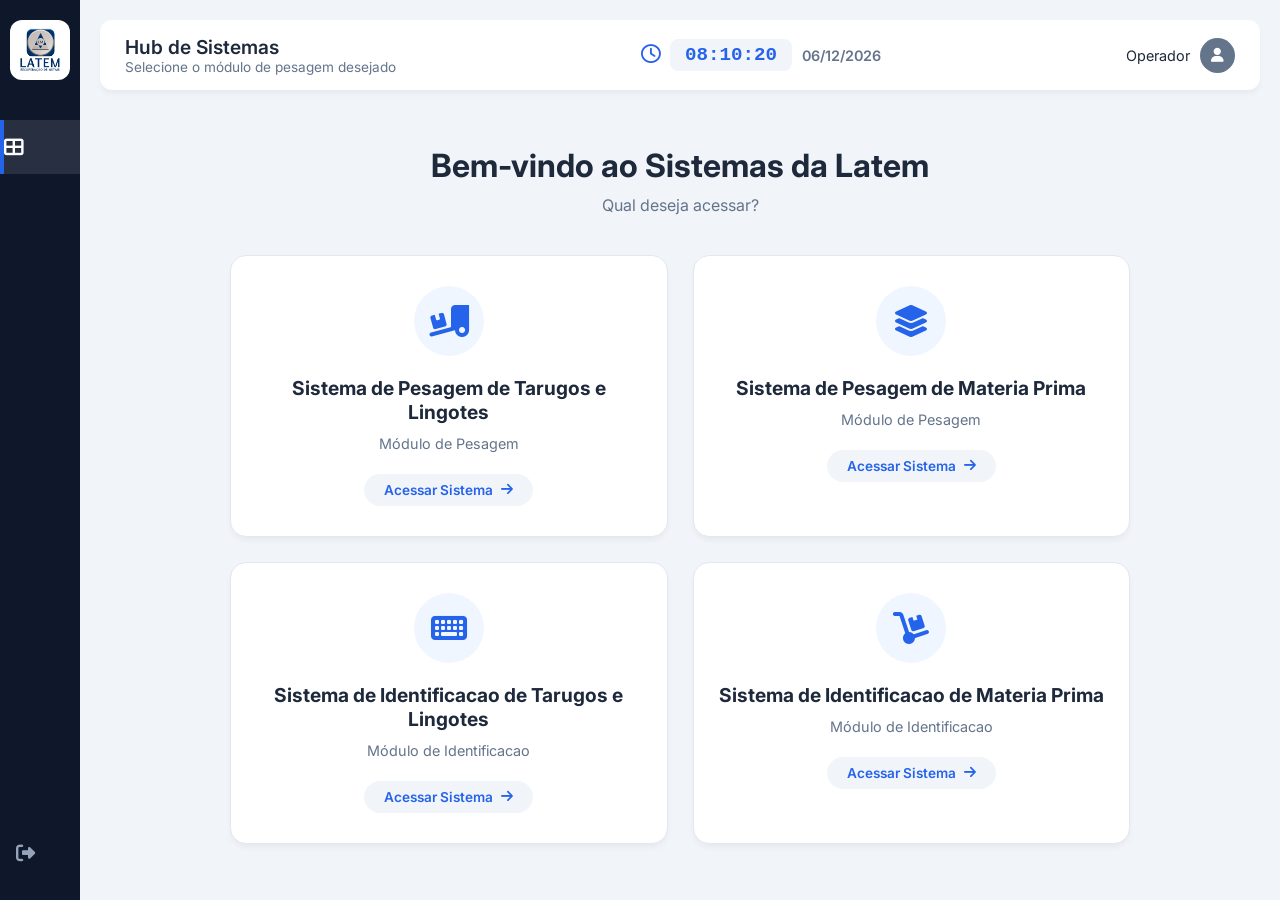
==== index.html @ 17885a83 "Publicação inicial dos sistemas de pesagem" ====
<!DOCTYPE html>
<html lang="pt-br">
<head>
    <meta charset="UTF-8">
    <meta name="viewport" content="width=device-width, initial-scale=1.0">
    <title>Latem - Hub de Sistemas</title>
    <link href="https://fonts.googleapis.com/css2?family=Inter:wght@300;400;600;700&display=swap" rel="stylesheet">
    <link rel="stylesheet" href="https://cdnjs.cloudflare.com/ajax/libs/font-awesome/6.4.0/css/all.min.css">
    
    <style>
        :root {
            --primary: #2563eb;
            --primary-dark: #1e40af;
            --secondary: #64748b;
            --bg-body: #f1f5f9;
            --bg-card: #ffffff;
            --text-main: #1e293b;
            --text-muted: #64748b;
            --danger: #ef4444;
            --success: #22c55e;
            --warning: #f59e0b;
            --display-bg: #0f172a;
            --display-text: #38bdf8;
        }

        * {
            box-sizing: border-box;
            margin: 0;
            padding: 0;
            font-family: 'Inter', sans-serif;
        }

        body {
            background-color: var(--bg-body);
            color: var(--text-main);
            height: 100vh;
            overflow: hidden;
            display: flex;
        }

        /* --- Sidebar --- */
        .sidebar {
            width: 80px;
            background-color: var(--display-bg);
            display: flex;
            flex-direction: column;
            align-items: center;
            padding-top: 20px;
            transition: width 0.3s;
            z-index: 10;
        }
        
        .sidebar:hover { width: 200px; }

        .logo-area {
            width: 60px;
            height: 60px;
            border-radius: 12px;
            display: flex;
            justify-content: center;
            align-items: center;
            margin-bottom: 40px;
            overflow: hidden;
            background: white;
            padding: 5px;
        }
        
        .logo-area img {
            width: 100%;
            height: 100%;
            object-fit: contain;
        }

        .nav-item {
            width: 100%;
            display: flex;
            align-items: center;
            padding: 15px 0;
            cursor: pointer;
            color: #94a3b8;
            transition: 0.2s;
            text-decoration: none;
        }

        .nav-item:hover, .nav-item.active {
            background-color: rgba(255,255,255,0.1);
            color: white;
            border-left: 4px solid var(--primary);
        }

        .nav-icon {
            width: 80px;
            text-align: center;
            font-size: 1.2rem;
        }

        .nav-text {
            white-space: nowrap;
            opacity: 0;
            transition: opacity 0.2s;
        }

        .sidebar:hover .nav-text { opacity: 1; }

        /* --- Main Content --- */
        .main-content {
            flex: 1;
            padding: 20px;
            display: flex;
            flex-direction: column;
            gap: 20px;
            height: 100vh;
            overflow-y: auto;
        }

        header {
            display: flex;
            justify-content: space-between;
            align-items: center;
            background: var(--bg-card);
            padding: 15px 25px;
            border-radius: 12px;
            box-shadow: 0 4px 6px -1px rgba(0, 0, 0, 0.05);
        }

        .header-left h1 {
            font-size: 1.2rem;
            color: var(--text-main);
            font-weight: 600;
        }
        
        .header-left p {
            font-size: 0.85rem;
            color: var(--secondary);
        }

        .header-center {
            font-size: 1.2rem;
            font-weight: 600;
            color: var(--text-main);
            display: flex;
            gap: 10px;
            align-items: center;
        }

        .clock-display {
            background: #f1f5f9;
            padding: 5px 15px;
            border-radius: 8px;
            font-family: 'Courier New', monospace;
            font-weight: 700;
            color: var(--primary);
        }

        .user-info { display: flex; align-items: center; gap: 10px; font-size: 0.9rem; }
        .user-avatar { width: 35px; height: 35px; background: var(--secondary); border-radius: 50%; display: flex; align-items: center; justify-content: center; color: white; }

        /* --- Dashboard Grid --- */
        .dashboard-wrapper {
            flex: 1;
            display: flex;
            flex-direction: column;
            justify-content: center;
            align-items: center;
            padding: 20px;
        }

        .dashboard-title {
            text-align: center;
            margin-bottom: 40px;
            color: var(--text-main);
        }

        .dashboard-title h2 { font-size: 2rem; font-weight: 700; margin-bottom: 10px; }
        .dashboard-title p { color: var(--secondary); font-size: 1rem; }

        .systems-grid {
            display: grid;
            grid-template-columns: repeat(2, 1fr);
            gap: 25px;
            max-width: 900px;
            width: 100%;
        }

        /* --- System Cards --- */
        .system-card {
            background: var(--bg-card);
            border-radius: 16px;
            padding: 30px 20px;
            box-shadow: 0 4px 6px -1px rgba(0, 0, 0, 0.05);
            border: 1px solid #e2e8f0;
            display: flex;
            flex-direction: column;
            align-items: center;
            text-align: center;
            text-decoration: none;
            transition: all 0.3s ease;
            position: relative;
            overflow: hidden;
        }

        .system-card::before {
            content: '';
            position: absolute;
            top: 0;
            left: 0;
            width: 100%;
            height: 4px;
            background: var(--primary);
            transform: scaleX(0);
            transition: transform 0.3s ease;
            transform-origin: left;
        }

        .system-card:hover {
            transform: translateY(-5px);
            box-shadow: 0 12px 20px -5px rgba(0, 0, 0, 0.1);
            border-color: #cbd5e1;
        }

        .system-card:hover::before { transform: scaleX(1); }

        .icon-wrapper {
            width: 70px;
            height: 70px;
            background: #eff6ff;
            color: var(--primary);
            border-radius: 50%;
            display: flex;
            align-items: center;
            justify-content: center;
            font-size: 2rem;
            margin-bottom: 20px;
            transition: 0.3s;
        }

        .system-card:hover .icon-wrapper {
            background: var(--primary);
            color: white;
        }

        .system-card h3 {
            font-size: 1.2rem;
            color: var(--text-main);
            margin-bottom: 10px;
            font-weight: 700;
        }

        .system-card p {
            font-size: 0.9rem;
            color: var(--secondary);
            margin-bottom: 20px;
            line-height: 1.4;
        }

        .btn-access {
            background: var(--bg-body);
            color: var(--primary);
            padding: 8px 20px;
            border-radius: 20px;
            font-weight: 600;
            font-size: 0.85rem;
            display: flex;
            align-items: center;
            gap: 8px;
            transition: 0.2s;
        }

        .system-card:hover .btn-access {
            background: var(--primary);
            color: white;
        }

        @media (max-width: 768px) {
            .systems-grid { grid-template-columns: 1fr; }
            .sidebar { display: none; }
        }
    </style>
</head>
<body>

    <nav class="sidebar">
        <div class="logo-area">
            <img src="photos/logo-latem.png" alt="Logo" onerror="this.style.display='none'">
        </div>
        
        <a href="#" class="nav-item active">
            <div class="nav-icon"><i class="fa-solid fa-table-cells-large"></i></div>
            <span class="nav-text">Painel Principal</span>
        </a>

        <div style="margin-top: auto; width: 100%; margin-bottom: 20px;">
            <a href="#" class="nav-item">
                <div class="nav-icon"><i class="fa-solid fa-right-from-bracket"></i></div>
                <span class="nav-text">Sair</span>
            </a>
        </div>
    </nav>

    <main class="main-content">
        
        <header>
            <div class="header-left">
                <h1>Hub de Sistemas</h1>
                <p>Selecione o módulo de pesagem desejado</p>
            </div>

            <div class="header-center">
                <i class="fa-regular fa-clock" style="color: var(--primary);"></i>
                <div class="clock-display" id="clock">00:00:00</div>
                <div style="font-size: 0.9rem; color: var(--secondary);" id="date">01/01/2024</div>
            </div>

            <div class="user-info">
                <span id="userNameDisplay">Operador</span>
                <div class="user-avatar"><i class="fa-solid fa-user"></i></div>
            </div>
        </header>

        <div class="dashboard-wrapper">
            <div class="dashboard-title">
                <h2>Bem-vindo ao Sistemas da Latem</h2>
                <p>Qual deseja acessar?</p>
            </div>

            <div class="systems-grid">
                
                <a href="./sistema_pesagem_tl/index.html" class="system-card">
                    <div class="icon-wrapper"><i class="fa-solid fa-truck-ramp-box"></i></div>
                    <h3>Sistema de Pesagem de Tarugos e Lingotes</h3>
                    <p>Módulo de Pesagem</p>
                    <span class="btn-access">Acessar Sistema <i class="fa-solid fa-arrow-right"></i></span>
                </a>

                <a href="./sistema_pesagem_mp/index.html" class="system-card">
                    <div class="icon-wrapper"><i class="fa-solid fa-layer-group"></i></div>
                    <h3>Sistema de Pesagem de Materia Prima</h3>
                    <p>Módulo de Pesagem</p>
                    <span class="btn-access">Acessar Sistema <i class="fa-solid fa-arrow-right"></i></span>
                </a>

                <a href="./sistema_identificacao_tl/index.html" class="system-card">
                    <div class="icon-wrapper"><i class="fa-solid fa-keyboard"></i></div>
                    <h3>Sistema de Identificacao de Tarugos e Lingotes</h3>
                    <p>Módulo de Identificacao</p>
                    <span class="btn-access">Acessar Sistema <i class="fa-solid fa-arrow-right"></i></span>
                </a>

                <a href="./sistema_identificacao_mp/index.html" class="system-card">
                    <div class="icon-wrapper"><i class="fa-solid fa-dolly"></i></div>
                    <h3>Sistema de Identificacao de Materia Prima</h3>
                    <p>Módulo de Identificacao</p>
                    <span class="btn-access">Acessar Sistema <i class="fa-solid fa-arrow-right"></i></span>
                </a>

            </div>
        </div>

    </main>

    <script>
        // --- RELÓGIO E DATA ---
        function updateClock() {
            const now = new Date();
            document.getElementById('clock').innerText = now.toLocaleTimeString('pt-BR');
            document.getElementById('date').innerText = now.toLocaleDateString('pt-BR');
        }
        setInterval(updateClock, 1000);
        updateClock();

        // --- PUXA O USUÁRIO DO LOCALSTORAGE (Mesma lógica do seu sistema) ---
        window.onload = () => {
            const user = localStorage.getItem('latem_user');
            if(user) {
                document.getElementById('userNameDisplay').innerText = user;
            }
        };
    </script>
</body>
</html>
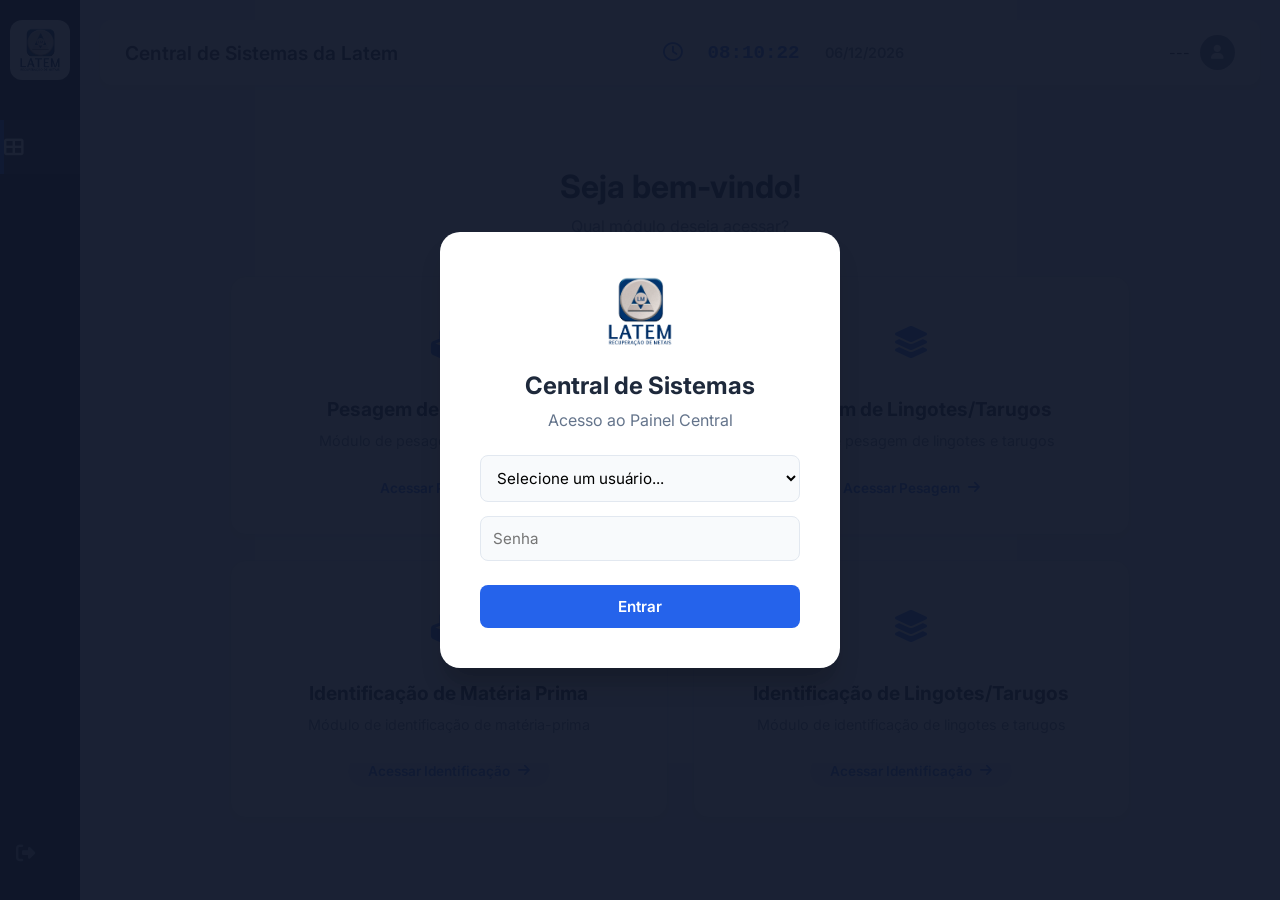
==== commit 52ae49f0: "Subindo os 4 sistemas e o Hub" ====
--- a/index.html
+++ b/index.html
@@ -3,7 +3,8 @@
 <head>
     <meta charset="UTF-8">
     <meta name="viewport" content="width=device-width, initial-scale=1.0">
-    <title>Latem - Hub de Sistemas</title>
+    <title> Central de Sistemas</title>
+    <link rel="icon" type="image/png" href="photos/logo-latem.png">
     <link href="https://fonts.googleapis.com/css2?family=Inter:wght@300;400;600;700&display=swap" rel="stylesheet">
     <link rel="stylesheet" href="https://cdnjs.cloudflare.com/ajax/libs/font-awesome/6.4.0/css/all.min.css">
     
@@ -20,7 +21,6 @@
             --success: #22c55e;
             --warning: #f59e0b;
             --display-bg: #0f172a;
-            --display-text: #38bdf8;
         }
 
         * {
@@ -38,6 +38,110 @@
             display: flex;
         }
 
+        .hidden { display: none !important; }
+
+        /* --- Toast Notifications --- */
+        #toast-container {
+            position: fixed;
+            top: 20px;
+            right: 20px;
+            z-index: 11000;
+            display: flex;
+            flex-direction: column;
+            gap: 10px;
+        }
+
+        .toast {
+            background: white;
+            padding: 15px 20px;
+            border-radius: 12px;
+            box-shadow: 0 10px 15px -3px rgba(0, 0, 0, 0.1);
+            display: flex;
+            align-items: center;
+            gap: 12px;
+            min-width: 300px;
+            animation: slideIn 0.3s ease-out forwards;
+            border-left: 5px solid var(--primary);
+            font-size: 0.9rem;
+            font-weight: 500;
+        }
+
+        .toast.success { border-left-color: var(--success); }
+        .toast.error { border-left-color: var(--danger); }
+        .toast.info { border-left-color: var(--primary); }
+
+        .toast i { font-size: 1.2rem; }
+        .toast.success i { color: var(--success); }
+        .toast.error i { color: var(--danger); }
+        .toast.info i { color: var(--primary); }
+
+        @keyframes slideIn {
+            from { transform: translateX(100%); opacity: 0; }
+            to { transform: translateX(0); opacity: 1; }
+        }
+        
+        @keyframes fadeOut {
+            to { opacity: 0; transform: translateY(-20px); }
+        }
+
+        /* --- Modals (Login) --- */
+        .modal-overlay {
+            position: fixed;
+            top: 0; left: 0; width: 100%; height: 100%;
+            background: rgba(15, 23, 42, 0.95);
+            display: flex;
+            justify-content: center;
+            align-items: center;
+            z-index: 10000;
+        }
+
+        .login-box {
+            background: white;
+            padding: 40px;
+            border-radius: 20px;
+            width: 400px;
+            text-align: center;
+            box-shadow: 0 20px 25px -5px rgba(0, 0, 0, 0.2);
+        }
+
+        .input-group {
+            display: flex;
+            flex-direction: column;
+            gap: 4px;
+            text-align: left;
+        }
+
+        select, input {
+            padding: 12px;
+            border: 1px solid #e2e8f0;
+            border-radius: 8px;
+            font-size: 0.95rem;
+            outline: none;
+            transition: 0.2s;
+            background: #f8fafc;
+            width: 100%;
+        }
+
+        select:focus, input:focus {
+            border-color: var(--primary);
+            background: white;
+            box-shadow: 0 0 0 3px rgba(37, 99, 235, 0.1);
+        }
+
+        .btn-primary {
+            background: var(--primary);
+            color: white;
+            padding: 12px;
+            border: none;
+            border-radius: 8px;
+            font-weight: 600;
+            cursor: pointer;
+            transition: 0.2s;
+            font-size: 0.95rem;
+        }
+        
+        .btn-primary:hover { background: var(--primary-dark); }
+
         /* --- Sidebar --- */
         .sidebar {
             width: 80px;
@@ -65,11 +169,7 @@
             padding: 5px;
         }
         
-        .logo-area img {
-            width: 100%;
-            height: 100%;
-            object-fit: contain;
-        }
+        .logo-area img { width: 100%; height: 100%; object-fit: contain; }
 
         .nav-item {
             width: 100%;
@@ -88,18 +188,8 @@
             border-left: 4px solid var(--primary);
         }
 
-        .nav-icon {
-            width: 80px;
-            text-align: center;
-            font-size: 1.2rem;
-        }
-
-        .nav-text {
-            white-space: nowrap;
-            opacity: 0;
-            transition: opacity 0.2s;
-        }
-
+        .nav-icon { width: 80px; text-align: center; font-size: 1.2rem; }
+        .nav-text { white-space: nowrap; opacity: 0; transition: opacity 0.2s; }
         .sidebar:hover .nav-text { opacity: 1; }
 
         /* --- Main Content --- */
@@ -123,16 +213,8 @@
             box-shadow: 0 4px 6px -1px rgba(0, 0, 0, 0.05);
         }
 
-        .header-left h1 {
-            font-size: 1.2rem;
-            color: var(--text-main);
-            font-weight: 600;
-        }
-        
-        .header-left p {
-            font-size: 0.85rem;
-            color: var(--secondary);
-        }
+        .header-left h1 { font-size: 1.2rem; color: var(--text-main); font-weight: 600; }
+        .header-left p { font-size: 0.85rem; color: var(--secondary); }
 
         .header-center {
             font-size: 1.2rem;
@@ -165,12 +247,7 @@
             padding: 20px;
         }
 
-        .dashboard-title {
-            text-align: center;
-            margin-bottom: 40px;
-            color: var(--text-main);
-        }
-
+        .dashboard-title { text-align: center; margin-bottom: 40px; color: var(--text-main); }
         .dashboard-title h2 { font-size: 2rem; font-weight: 700; margin-bottom: 10px; }
         .dashboard-title p { color: var(--secondary); font-size: 1rem; }
 
@@ -182,7 +259,6 @@
             width: 100%;
         }
 
-        /* --- System Cards --- */
         .system-card {
             background: var(--bg-card);
             border-radius: 16px;
@@ -202,10 +278,7 @@
         .system-card::before {
             content: '';
             position: absolute;
-            top: 0;
-            left: 0;
-            width: 100%;
-            height: 4px;
+            top: 0; left: 0; width: 100%; height: 4px;
             background: var(--primary);
             transform: scaleX(0);
             transition: transform 0.3s ease;
@@ -221,55 +294,23 @@
         .system-card:hover::before { transform: scaleX(1); }
 
         .icon-wrapper {
-            width: 70px;
-            height: 70px;
-            background: #eff6ff;
-            color: var(--primary);
-            border-radius: 50%;
-            display: flex;
-            align-items: center;
-            justify-content: center;
-            font-size: 2rem;
-            margin-bottom: 20px;
-            transition: 0.3s;
-        }
-
-        .system-card:hover .icon-wrapper {
-            background: var(--primary);
-            color: white;
-        }
-
-        .system-card h3 {
-            font-size: 1.2rem;
-            color: var(--text-main);
-            margin-bottom: 10px;
-            font-weight: 700;
-        }
-
-        .system-card p {
-            font-size: 0.9rem;
-            color: var(--secondary);
-            margin-bottom: 20px;
-            line-height: 1.4;
-        }
+            width: 70px; height: 70px;
+            background: #eff6ff; color: var(--primary);
+            border-radius: 50%; display: flex; align-items: center; justify-content: center;
+            font-size: 2rem; margin-bottom: 20px; transition: 0.3s;
+        }
+
+        .system-card:hover .icon-wrapper { background: var(--primary); color: white; }
+        .system-card h3 { font-size: 1.2rem; color: var(--text-main); margin-bottom: 10px; font-weight: 700; }
+        .system-card p { font-size: 0.9rem; color: var(--secondary); margin-bottom: 20px; line-height: 1.4; }
 
         .btn-access {
-            background: var(--bg-body);
-            color: var(--primary);
-            padding: 8px 20px;
-            border-radius: 20px;
-            font-weight: 600;
-            font-size: 0.85rem;
-            display: flex;
-            align-items: center;
-            gap: 8px;
-            transition: 0.2s;
-        }
-
-        .system-card:hover .btn-access {
-            background: var(--primary);
-            color: white;
-        }
+            background: var(--bg-body); color: var(--primary);
+            padding: 8px 20px; border-radius: 20px; font-weight: 600;
+            font-size: 0.85rem; display: flex; align-items: center; gap: 8px; transition: 0.2s;
+        }
+
+        .system-card:hover .btn-access { background: var(--primary); color: white; }
 
         @media (max-width: 768px) {
             .systems-grid { grid-template-columns: 1fr; }
@@ -278,6 +319,39 @@
     </style>
 </head>
 <body>
+
+    <div id="toast-container"></div>
+
+    <div id="duplicateTabModal" class="modal-overlay hidden" style="z-index: 99999; background: var(--bg-body);">
+        <div style="background: white; padding: 40px; border-radius: 20px; box-shadow: 0 10px 25px rgba(0,0,0,0.1); max-width: 450px; text-align: center;">
+            <i class="fa-solid fa-triangle-exclamation" style="font-size: 3.5rem; color: var(--warning); margin-bottom: 20px;"></i>
+            <h2 style="margin-bottom: 10px; color: var(--text-main);">Sistema já aberto!</h2>
+            <p style="color: var(--secondary); margin-bottom: 25px; line-height: 1.5;">
+                Identifiquei um sistema da Latem já em uso em outra aba ou janela neste computador. 
+                <br><br>
+                Para evitar erros e travamentos, por favor, volte para a aba que já está aberta.
+            </p>
+        </div>
+    </div>
+
+    <div id="loginModal" class="modal-overlay">
+        <div class="login-box">
+            <div style="margin-bottom: 20px; display: flex; justify-content: center;">
+                <img src="photos/logo-latem.png" alt="Logo" style="max-height: 80px; max-width: 100%;" onerror="this.style.display='none'">
+            </div>
+            <h2 style="margin-bottom: 10px;">Central de Sistemas</h2>
+            <p style="color: var(--secondary); margin-bottom: 25px;">Acesso ao Painel Central</p>
+            
+            <form id="loginForm" class="input-group">
+                <select id="username" required>
+                    <option value="">Selecione um usuário...</option>
+                </select>
+                <input type="password" id="password" placeholder="Senha" required style="margin-top: 10px;">
+                <button type="submit" class="btn-primary" style="margin-top: 20px; width: 100%;">Entrar</button>
+            </form>
+            <p id="loginError" style="color: var(--danger); font-size: 0.8rem; margin-top: 10px;" class="hidden">Senha incorreta.</p>
+        </div>
+    </div>
 
     <nav class="sidebar">
         <div class="logo-area">
@@ -290,7 +364,7 @@
         </a>
 
         <div style="margin-top: auto; width: 100%; margin-bottom: 20px;">
-            <a href="#" class="nav-item">
+            <a href="#" class="nav-item" onclick="logout()">
                 <div class="nav-icon"><i class="fa-solid fa-right-from-bracket"></i></div>
                 <span class="nav-text">Sair</span>
             </a>
@@ -301,8 +375,7 @@
         
         <header>
             <div class="header-left">
-                <h1>Hub de Sistemas</h1>
-                <p>Selecione o módulo de pesagem desejado</p>
+                <h1>Central de Sistemas da Latem</h1>
             </div>
 
             <div class="header-center">
@@ -312,45 +385,46 @@
             </div>
 
             <div class="user-info">
-                <span id="userNameDisplay">Operador</span>
+                <span id="userNameDisplay">---</span>
                 <div class="user-avatar"><i class="fa-solid fa-user"></i></div>
             </div>
         </header>
 
         <div class="dashboard-wrapper">
             <div class="dashboard-title">
-                <h2>Bem-vindo ao Sistemas da Latem</h2>
-                <p>Qual deseja acessar?</p>
+                <h2 id="welcomeMessage">Seja bem-vindo!</h2>
+                <p>Qual módulo deseja acessar?</p>
             </div>
 
             <div class="systems-grid">
                 
+                <a href="./sistema_pesagem_mp/index.html" class="system-card">
+                    <div class="icon-wrapper"><i class="fa-solid fa-cubes"></i></div>
+                    <h3>Pesagem de Matéria Prima</h3>
+                    <p>Módulo de pesagem de matéria-prima</p>
+                    <span class="btn-access">Acessar Pesagem <i class="fa-solid fa-arrow-right"></i></span>
+                </a>
+
                 <a href="./sistema_pesagem_tl/index.html" class="system-card">
-                    <div class="icon-wrapper"><i class="fa-solid fa-truck-ramp-box"></i></div>
-                    <h3>Sistema de Pesagem de Tarugos e Lingotes</h3>
-                    <p>Módulo de Pesagem</p>
-                    <span class="btn-access">Acessar Sistema <i class="fa-solid fa-arrow-right"></i></span>
+                    <div class="icon-wrapper"><i class="fa-solid fa-layer-group"></i></div>
+                    <h3>Pesagem de Lingotes/Tarugos</h3>
+                    <p>Módulo de pesagem de lingotes e tarugos</p>
+                    <span class="btn-access">Acessar Pesagem <i class="fa-solid fa-arrow-right"></i></span>
                 </a>
 
-                <a href="./sistema_pesagem_mp/index.html" class="system-card">
+
+                <a href="./sistema_identificacao_mp/index.html" class="system-card">
+                    <div class="icon-wrapper"><i class="fa-solid fa-cubes"></i></div>
+                    <h3>Identificação de Matéria Prima</h3>
+                    <p>Módulo de identificação de matéria-prima</p>
+                    <span class="btn-access">Acessar Identificação <i class="fa-solid fa-arrow-right"></i></span>
+                </a>
+
+                <a href="./sistema_identificacao_tl/index.html" class="system-card">
                     <div class="icon-wrapper"><i class="fa-solid fa-layer-group"></i></div>
-                    <h3>Sistema de Pesagem de Materia Prima</h3>
-                    <p>Módulo de Pesagem</p>
-                    <span class="btn-access">Acessar Sistema <i class="fa-solid fa-arrow-right"></i></span>
-                </a>
-
-                <a href="./sistema_identificacao_tl/index.html" class="system-card">
-                    <div class="icon-wrapper"><i class="fa-solid fa-keyboard"></i></div>
-                    <h3>Sistema de Identificacao de Tarugos e Lingotes</h3>
-                    <p>Módulo de Identificacao</p>
-                    <span class="btn-access">Acessar Sistema <i class="fa-solid fa-arrow-right"></i></span>
-                </a>
-
-                <a href="./sistema_identificacao_mp/index.html" class="system-card">
-                    <div class="icon-wrapper"><i class="fa-solid fa-dolly"></i></div>
-                    <h3>Sistema de Identificacao de Materia Prima</h3>
-                    <p>Módulo de Identificacao</p>
-                    <span class="btn-access">Acessar Sistema <i class="fa-solid fa-arrow-right"></i></span>
+                    <h3>Identificação de Lingotes/Tarugos</h3>
+                    <p>Módulo de identificação de lingotes e tarugos</p>
+                    <span class="btn-access">Acessar Identificação <i class="fa-solid fa-arrow-right"></i></span>
                 </a>
 
             </div>
@@ -359,6 +433,41 @@
     </main>
 
     <script>
+        // --- BLOQUEIO GLOBAL DE MÚLTIPLAS ABAS ---
+        const globalTabChannel = new BroadcastChannel('latem_global_lock');
+        
+        globalTabChannel.onmessage = (event) => {
+            if (event.data === 'TEM_ALGUEM_AI') {
+                globalTabChannel.postMessage('EU_JA_ESTOU_AQUI');
+            } 
+            else if (event.data === 'EU_JA_ESTOU_AQUI') {
+                document.getElementById('duplicateTabModal').classList.remove('hidden');
+            }
+        };
+
+        setTimeout(() => {
+            globalTabChannel.postMessage('TEM_ALGUEM_AI');
+        }, 100);
+
+        // --- TOAST NOTIFICATIONS ---
+        function showToast(message, type = 'success') {
+            const container = document.getElementById('toast-container');
+            const toast = document.createElement('div');
+            toast.className = `toast ${type}`;
+            
+            let icon = 'check-circle';
+            if(type === 'error') icon = 'circle-exclamation';
+            if(type === 'info') icon = 'circle-info';
+
+            toast.innerHTML = `<i class="fa-solid fa-${icon}"></i> <span>${message}</span>`;
+            container.appendChild(toast);
+
+            setTimeout(() => {
+                toast.style.animation = 'fadeOut 0.5s ease-out forwards';
+                setTimeout(() => toast.remove(), 500);
+            }, 3000);
+        }
+
         // --- RELÓGIO E DATA ---
         function updateClock() {
             const now = new Date();
@@ -368,13 +477,80 @@
         setInterval(updateClock, 1000);
         updateClock();
 
-        // --- PUXA O USUÁRIO DO LOCALSTORAGE (Mesma lógica do seu sistema) ---
+        // --- SISTEMA DE LOGIN ---
+        const loginModal = document.getElementById('loginModal');
+        const loginForm = document.getElementById('loginForm');
+        const userNameDisplay = document.getElementById('userNameDisplay');
+        const loginError = document.getElementById('loginError');
+
+        // Usuários padrão 
+        const DEFAULT_USERS = [
+            { user: 'admin', pass: 'admin' },
+            { user: 'operador', pass: 'operador' }
+        ];
+
+        function getUsers() {
+            return JSON.parse(localStorage.getItem('latem_users')) || DEFAULT_USERS;
+        }
+
+        function renderUserSelect() {
+            const users = getUsers();
+            const select = document.getElementById('username');
+            select.innerHTML = '<option value="">Selecione um usuário...</option>';
+            users.forEach(u => {
+                const option = document.createElement('option');
+                option.value = u.user;
+                option.textContent = u.user;
+                select.appendChild(option);
+            });
+        }
+
+        // Verifica o login ao carregar a página
         window.onload = () => {
-            const user = localStorage.getItem('latem_user');
-            if(user) {
-                document.getElementById('userNameDisplay').innerText = user;
+            renderUserSelect();
+            const loggedUser = localStorage.getItem('latem_user');
+            
+            if(loggedUser) {
+                loginModal.classList.add('hidden');
+                userNameDisplay.innerText = loggedUser;
+                document.getElementById('welcomeMessage').innerText = "Bem-vindo ao Sistemas da Latem, " + loggedUser + "!";
+            } else {
+                loginModal.classList.remove('hidden');
             }
         };
+
+        // Evento de submissão do formulário
+        loginForm.addEventListener('submit', (e) => {
+            e.preventDefault();
+            const user = document.getElementById('username').value;
+            const pass = document.getElementById('password').value;
+            const users = getUsers();
+            
+            const found = users.find(u => u.user === user && u.pass === pass);
+            
+            if (found) {
+                localStorage.setItem('latem_user', found.user);
+                loginModal.classList.add('hidden');
+                userNameDisplay.innerText = found.user;
+                document.getElementById('welcomeMessage').innerText = "Bem-vindo ao Sistemas da Latem, " + found.user + "!";
+                loginError.classList.add('hidden');
+                showToast("Login realizado com sucesso!", "success");
+            } else {
+                loginError.classList.remove('hidden');
+            }
+        });
+
+        // Evento de Sair (Logout)
+        function logout() {
+            localStorage.removeItem('latem_user');
+            showToast("Sessão encerrada.", "info");
+            setTimeout(() => {
+                loginModal.classList.remove('hidden');
+                loginForm.reset();
+                userNameDisplay.innerText = '---';
+                document.getElementById('welcomeMessage').innerText = "Bem-vindo ao Sistemas da Latem";
+            }, 500);
+        }
     </script>
 </body>
 </html>
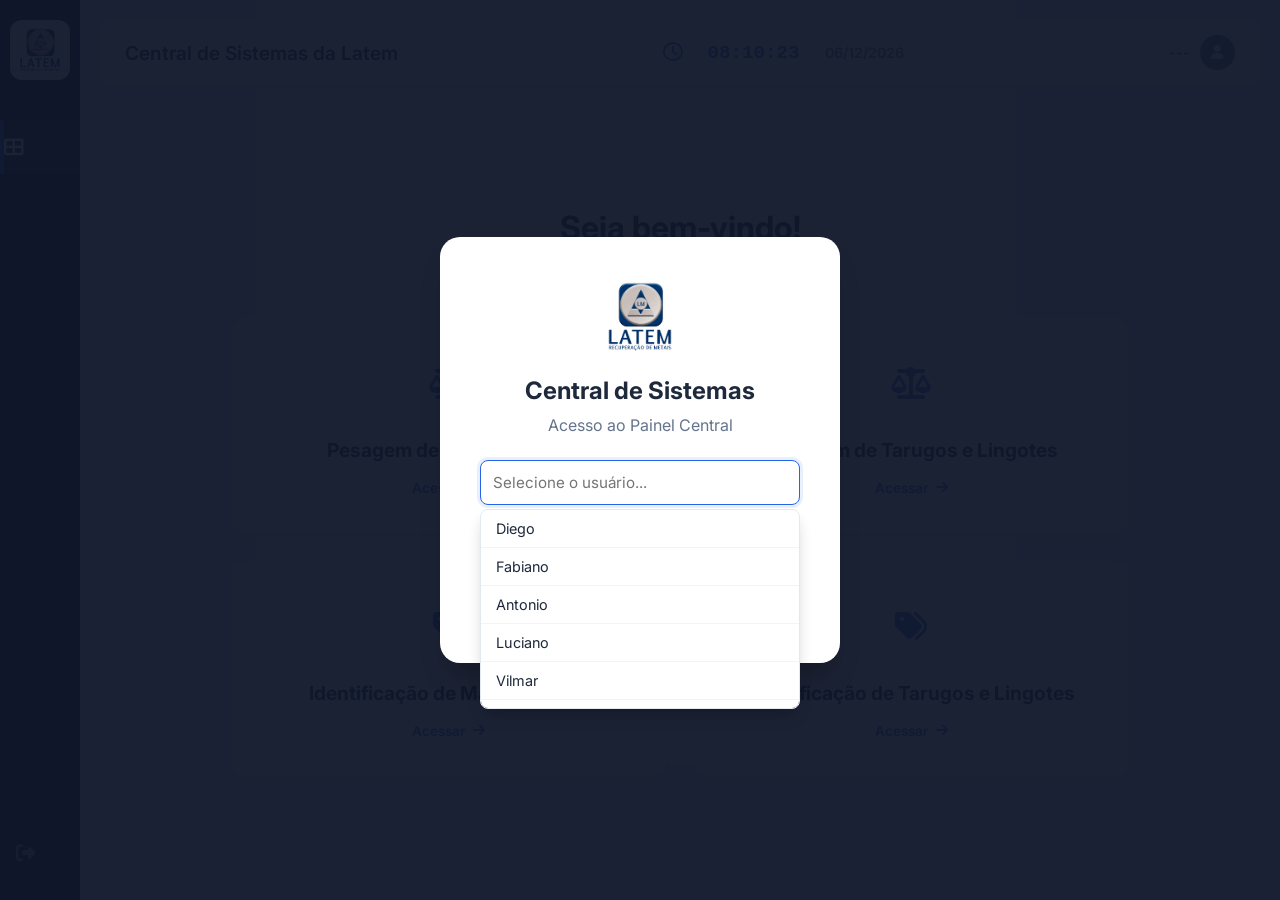
==== commit 90223512: "Update index.html" ====
--- a/index.html
+++ b/index.html
@@ -3,390 +3,121 @@
 <head>
     <meta charset="UTF-8">
     <meta name="viewport" content="width=device-width, initial-scale=1.0">
-    <title> Central de Sistemas</title>
+    <title>Central de Sistemas</title>
     <link rel="icon" type="image/png" href="photos/logo-latem.png">
     <link href="https://fonts.googleapis.com/css2?family=Inter:wght@300;400;600;700&display=swap" rel="stylesheet">
     <link rel="stylesheet" href="https://cdnjs.cloudflare.com/ajax/libs/font-awesome/6.4.0/css/all.min.css">
-    
     <style>
-        :root {
-            --primary: #2563eb;
-            --primary-dark: #1e40af;
-            --secondary: #64748b;
-            --bg-body: #f1f5f9;
-            --bg-card: #ffffff;
-            --text-main: #1e293b;
-            --text-muted: #64748b;
-            --danger: #ef4444;
-            --success: #22c55e;
-            --warning: #f59e0b;
-            --display-bg: #0f172a;
-        }
-
-        * {
-            box-sizing: border-box;
-            margin: 0;
-            padding: 0;
-            font-family: 'Inter', sans-serif;
-        }
-
-        body {
-            background-color: var(--bg-body);
-            color: var(--text-main);
-            height: 100vh;
-            overflow: hidden;
-            display: flex;
-        }
-
-        .hidden { display: none !important; }
-
-        /* --- Toast Notifications --- */
-        #toast-container {
-            position: fixed;
-            top: 20px;
-            right: 20px;
-            z-index: 11000;
-            display: flex;
-            flex-direction: column;
-            gap: 10px;
-        }
-
-        .toast {
-            background: white;
-            padding: 15px 20px;
-            border-radius: 12px;
-            box-shadow: 0 10px 15px -3px rgba(0, 0, 0, 0.1);
-            display: flex;
-            align-items: center;
-            gap: 12px;
-            min-width: 300px;
-            animation: slideIn 0.3s ease-out forwards;
-            border-left: 5px solid var(--primary);
-            font-size: 0.9rem;
-            font-weight: 500;
-        }
-
-        .toast.success { border-left-color: var(--success); }
-        .toast.error { border-left-color: var(--danger); }
-        .toast.info { border-left-color: var(--primary); }
-
-        .toast i { font-size: 1.2rem; }
-        .toast.success i { color: var(--success); }
-        .toast.error i { color: var(--danger); }
-        .toast.info i { color: var(--primary); }
-
-        @keyframes slideIn {
-            from { transform: translateX(100%); opacity: 0; }
-            to { transform: translateX(0); opacity: 1; }
-        }
-        
-        @keyframes fadeOut {
-            to { opacity: 0; transform: translateY(-20px); }
-        }
-
-        /* --- Modals (Login) --- */
-        .modal-overlay {
-            position: fixed;
-            top: 0; left: 0; width: 100%; height: 100%;
-            background: rgba(15, 23, 42, 0.95);
-            display: flex;
-            justify-content: center;
-            align-items: center;
-            z-index: 10000;
-        }
-
-        .login-box {
-            background: white;
-            padding: 40px;
-            border-radius: 20px;
-            width: 400px;
-            text-align: center;
-            box-shadow: 0 20px 25px -5px rgba(0, 0, 0, 0.2);
-        }
-
-        .input-group {
-            display: flex;
-            flex-direction: column;
-            gap: 4px;
-            text-align: left;
-        }
-
-        select, input {
-            padding: 12px;
-            border: 1px solid #e2e8f0;
-            border-radius: 8px;
-            font-size: 0.95rem;
-            outline: none;
-            transition: 0.2s;
-            background: #f8fafc;
-            width: 100%;
-        }
-
-        select:focus, input:focus {
-            border-color: var(--primary);
-            background: white;
-            box-shadow: 0 0 0 3px rgba(37, 99, 235, 0.1);
-        }
-
-        .btn-primary {
-            background: var(--primary);
-            color: white;
-            padding: 12px;
-            border: none;
-            border-radius: 8px;
-            font-weight: 600;
-            cursor: pointer;
-            transition: 0.2s;
-            font-size: 0.95rem;
-        }
-        
-        .btn-primary:hover { background: var(--primary-dark); }
-
-        /* --- Sidebar --- */
-        .sidebar {
-            width: 80px;
-            background-color: var(--display-bg);
-            display: flex;
-            flex-direction: column;
-            align-items: center;
-            padding-top: 20px;
-            transition: width 0.3s;
-            z-index: 10;
-        }
-        
-        .sidebar:hover { width: 200px; }
-
-        .logo-area {
-            width: 60px;
-            height: 60px;
-            border-radius: 12px;
-            display: flex;
-            justify-content: center;
-            align-items: center;
-            margin-bottom: 40px;
-            overflow: hidden;
-            background: white;
-            padding: 5px;
-        }
-        
-        .logo-area img { width: 100%; height: 100%; object-fit: contain; }
-
-        .nav-item {
-            width: 100%;
-            display: flex;
-            align-items: center;
-            padding: 15px 0;
-            cursor: pointer;
-            color: #94a3b8;
-            transition: 0.2s;
-            text-decoration: none;
-        }
-
-        .nav-item:hover, .nav-item.active {
-            background-color: rgba(255,255,255,0.1);
-            color: white;
-            border-left: 4px solid var(--primary);
-        }
-
-        .nav-icon { width: 80px; text-align: center; font-size: 1.2rem; }
-        .nav-text { white-space: nowrap; opacity: 0; transition: opacity 0.2s; }
-        .sidebar:hover .nav-text { opacity: 1; }
-
-        /* --- Main Content --- */
-        .main-content {
-            flex: 1;
-            padding: 20px;
-            display: flex;
-            flex-direction: column;
-            gap: 20px;
-            height: 100vh;
-            overflow-y: auto;
-        }
-
-        header {
-            display: flex;
-            justify-content: space-between;
-            align-items: center;
-            background: var(--bg-card);
-            padding: 15px 25px;
-            border-radius: 12px;
-            box-shadow: 0 4px 6px -1px rgba(0, 0, 0, 0.05);
-        }
-
-        .header-left h1 { font-size: 1.2rem; color: var(--text-main); font-weight: 600; }
-        .header-left p { font-size: 0.85rem; color: var(--secondary); }
-
-        .header-center {
-            font-size: 1.2rem;
-            font-weight: 600;
-            color: var(--text-main);
-            display: flex;
-            gap: 10px;
-            align-items: center;
-        }
-
-        .clock-display {
-            background: #f1f5f9;
-            padding: 5px 15px;
-            border-radius: 8px;
-            font-family: 'Courier New', monospace;
-            font-weight: 700;
-            color: var(--primary);
-        }
-
-        .user-info { display: flex; align-items: center; gap: 10px; font-size: 0.9rem; }
-        .user-avatar { width: 35px; height: 35px; background: var(--secondary); border-radius: 50%; display: flex; align-items: center; justify-content: center; color: white; }
-
-        /* --- Dashboard Grid --- */
-        .dashboard-wrapper {
-            flex: 1;
-            display: flex;
-            flex-direction: column;
-            justify-content: center;
-            align-items: center;
-            padding: 20px;
-        }
-
-        .dashboard-title { text-align: center; margin-bottom: 40px; color: var(--text-main); }
-        .dashboard-title h2 { font-size: 2rem; font-weight: 700; margin-bottom: 10px; }
-        .dashboard-title p { color: var(--secondary); font-size: 1rem; }
-
-        .systems-grid {
-            display: grid;
-            grid-template-columns: repeat(2, 1fr);
-            gap: 25px;
-            max-width: 900px;
-            width: 100%;
-        }
-
-        .system-card {
-            background: var(--bg-card);
-            border-radius: 16px;
-            padding: 30px 20px;
-            box-shadow: 0 4px 6px -1px rgba(0, 0, 0, 0.05);
-            border: 1px solid #e2e8f0;
-            display: flex;
-            flex-direction: column;
-            align-items: center;
-            text-align: center;
-            text-decoration: none;
-            transition: all 0.3s ease;
-            position: relative;
-            overflow: hidden;
-        }
-
-        .system-card::before {
-            content: '';
-            position: absolute;
-            top: 0; left: 0; width: 100%; height: 4px;
-            background: var(--primary);
-            transform: scaleX(0);
-            transition: transform 0.3s ease;
-            transform-origin: left;
-        }
-
-        .system-card:hover {
-            transform: translateY(-5px);
-            box-shadow: 0 12px 20px -5px rgba(0, 0, 0, 0.1);
-            border-color: #cbd5e1;
-        }
-
-        .system-card:hover::before { transform: scaleX(1); }
-
-        .icon-wrapper {
-            width: 70px; height: 70px;
-            background: #eff6ff; color: var(--primary);
-            border-radius: 50%; display: flex; align-items: center; justify-content: center;
-            font-size: 2rem; margin-bottom: 20px; transition: 0.3s;
-        }
-
-        .system-card:hover .icon-wrapper { background: var(--primary); color: white; }
-        .system-card h3 { font-size: 1.2rem; color: var(--text-main); margin-bottom: 10px; font-weight: 700; }
-        .system-card p { font-size: 0.9rem; color: var(--secondary); margin-bottom: 20px; line-height: 1.4; }
-
-        .btn-access {
-            background: var(--bg-body); color: var(--primary);
-            padding: 8px 20px; border-radius: 20px; font-weight: 600;
-            font-size: 0.85rem; display: flex; align-items: center; gap: 8px; transition: 0.2s;
-        }
-
-        .system-card:hover .btn-access { background: var(--primary); color: white; }
-
-        @media (max-width: 768px) {
-            .systems-grid { grid-template-columns: 1fr; }
-            .sidebar { display: none; }
-        }
+        /* CSS PADRONIZADO E ALINHADO COM OS MÓDULOS */
+        :root{--primary:#2563eb;--primary-dark:#1e40af;--secondary:#64748b;--bg-body:#f1f5f9;--bg-card:#ffffff;--text-main:#1e293b;--danger:#ef4444;--success:#22c55e;--warning:#f59e0b;--display-bg:#0f172a}
+        *{box-sizing:border-box;margin:0;padding:0;font-family:'Inter',sans-serif} body{background-color:var(--bg-body);color:var(--text-main);height:100vh;overflow:hidden;display:flex} .hidden{display:none !important}
+        
+        #toast-container{position:fixed;top:20px;right:20px;z-index:11000;display:flex;flex-direction:column;gap:10px}
+        .toast{background:white;padding:15px 20px;border-radius:12px;box-shadow:0 10px 15px -3px rgba(0,0,0,0.1);display:flex;align-items:center;gap:12px;min-width:300px;animation:slideIn 0.3s ease-out forwards;border-left:5px solid var(--primary);font-size:0.9rem;font-weight:500}
+        .toast.success{border-left-color:var(--success)} .toast.error{border-left-color:var(--danger)} .toast.warning{border-left-color:var(--warning)} .toast.info{border-left-color:var(--primary)}
+        .toast i{font-size:1.2rem} .toast.success i{color:var(--success)} .toast.error i{color:var(--danger)} .toast.warning i{color:var(--warning)} .toast.info i{color:var(--primary)}
+        @keyframes slideIn{from{transform:translateX(100%);opacity:0} to{transform:translateX(0);opacity:1}} @keyframes fadeOut{to{opacity:0;transform:translateY(-20px)}}
+        
+        /* Modal e Login */
+        .modal-overlay{position:fixed;top:0;left:0;width:100%;height:100%;background:rgba(15, 23, 42, 0.95);display:flex;justify-content:center;align-items:center;z-index:10000}
+        .login-box{background:white;padding:40px;border-radius:20px;width:400px;text-align:center;box-shadow:0 20px 25px -5px rgba(0,0,0,0.2);overflow:visible}
+        .input-group{display:flex;flex-direction:column;gap:4px;text-align:left;position:relative} 
+        input{padding:12px;border:1px solid #e2e8f0;border-radius:8px;font-size:0.95rem;outline:none;transition:0.2s;background:#f8fafc;width:100%}
+        input:focus{border-color:var(--primary);background:white;box-shadow:0 0 0 3px rgba(37,99,235,0.1)}
+        .btn-primary{background:var(--primary);color:white;padding:12px;border:none;border-radius:8px;font-weight:600;cursor:pointer;transition:0.2s;font-size:0.95rem;width:100%;display:flex;justify-content:center;align-items:center;gap:8px} 
+        .btn-primary:hover{background:var(--primary-dark)}
+        
+        /* Dropdown Autocomplete Customizado (Adaptado para o Login) */
+        .custom-autocomplete-wrapper { position: relative; width: 100%; }
+        .custom-autocomplete-list { position: absolute; top: 100%; left: 0; right: 0; background: white; border: 1px solid #e2e8f0; border-radius: 8px; max-height: 200px; overflow-y: auto; z-index: 10001; box-shadow: 0 10px 15px -3px rgba(0,0,0,0.2); list-style: none; padding: 0; margin-top: 4px; text-align:left; }
+        .custom-autocomplete-list li { padding: 10px 15px; cursor: pointer; border-bottom: 1px solid #f1f5f9; font-size: 0.9rem; color: var(--text-main); }
+        .custom-autocomplete-list li:hover { background: #eff6ff; color: var(--primary); font-weight: 600; }
+        
+        /* Sidebar */
+        .sidebar{width:80px;background-color:var(--display-bg);display:flex;flex-direction:column;align-items:center;padding-top:20px;transition:width 0.3s;z-index:10} .sidebar:hover{width:200px}
+        .logo-area{width:60px;height:60px;border-radius:12px;display:flex;justify-content:center;align-items:center;margin-bottom:40px;overflow:hidden;background:white;padding:5px} .logo-area img{width:100%;height:100%;object-fit:contain}
+        .nav-item{width:100%;display:flex;align-items:center;padding:15px 0;cursor:pointer;color:#94a3b8;transition:0.2s;text-decoration:none} .nav-item:hover,.nav-item.active{background-color:rgba(255,255,255,0.1);color:white;border-left:4px solid var(--primary)}
+        .nav-icon{width:80px;text-align:center;font-size:1.2rem} .nav-text{white-space:nowrap;opacity:0;transition:opacity 0.2s} .sidebar:hover .nav-text{opacity:1}
+        
+        /* Layout Principal */
+        .main-content{flex:1;padding:20px;display:flex;flex-direction:column;gap:20px;height:100vh;overflow-y:auto}
+        header{display:flex;justify-content:space-between;align-items:center;background:var(--bg-card);padding:15px 25px;border-radius:12px;box-shadow:0 4px 6px -1px rgba(0,0,0,0.05)}
+        .header-left h1{font-size:1.2rem;color:var(--text-main);font-weight:600} .header-center{font-size:1.2rem;font-weight:600;color:var(--text-main);display:flex;gap:10px;align-items:center}
+        .clock-display{background:#f1f5f9;padding:5px 15px;border-radius:8px;font-family:'Courier New',monospace;font-weight:700;color:var(--primary)}
+        .user-info{display:flex;align-items:center;gap:10px;font-size:0.9rem} .user-avatar{width:35px;height:35px;background:var(--secondary);border-radius:50%;display:flex;align-items:center;justify-content:center;color:white;text-transform:uppercase;font-weight:bold}
+        
+        /* Dashboard Cards */
+        .dashboard-wrapper{flex:1;display:flex;flex-direction:column;justify-content:center;align-items:center;padding:20px} .dashboard-title{text-align:center;margin-bottom:40px;color:var(--text-main)} .dashboard-title h2{font-size:2rem;font-weight:700;margin-bottom:10px}
+        .systems-grid{display:grid;grid-template-columns:repeat(2,1fr);gap:25px;max-width:900px;width:100%}
+        .system-card{background:var(--bg-card);border-radius:16px;padding:30px 20px;box-shadow:0 4px 6px -1px rgba(0,0,0,0.05);border:1px solid #e2e8f0;display:flex;flex-direction:column;align-items:center;text-align:center;text-decoration:none;transition:all 0.3s ease;position:relative;overflow:hidden}
+        .system-card::before{content:'';position:absolute;top:0;left:0;width:100%;height:4px;background:var(--primary);transform:scaleX(0);transition:transform 0.3s ease;transform-origin:left}
+        .system-card:hover{transform:translateY(-5px);box-shadow:0 12px 20px -5px rgba(0,0,0,0.1);border-color:#cbd5e1} .system-card:hover::before{transform:scaleX(1)}
+        .icon-wrapper{width:70px;height:70px;background:#eff6ff;color:var(--primary);border-radius:50%;display:flex;align-items:center;justify-content:center;font-size:2rem;margin-bottom:20px;transition:0.3s}
+        .system-card:hover .icon-wrapper{background:var(--primary);color:white} .system-card h3{font-size:1.2rem;color:var(--text-main);margin-bottom:10px;font-weight:700} .system-card p{font-size:0.9rem;color:var(--secondary);margin-bottom:20px}
+        .btn-access{background:var(--bg-body);color:var(--primary);padding:8px 20px;border-radius:20px;font-weight:600;font-size:0.85rem;display:flex;align-items:center;gap:8px;transition:0.2s} .system-card:hover .btn-access{background:var(--primary);color:white}
+        
+        @media (max-width:768px){.systems-grid{grid-template-columns:1fr} .sidebar{display:none}}
     </style>
 </head>
 <body>
-
     <div id="toast-container"></div>
-
-    <div id="duplicateTabModal" class="modal-overlay hidden" style="z-index: 99999; background: var(--bg-body);">
-        <div style="background: white; padding: 40px; border-radius: 20px; box-shadow: 0 10px 25px rgba(0,0,0,0.1); max-width: 450px; text-align: center;">
-            <i class="fa-solid fa-triangle-exclamation" style="font-size: 3.5rem; color: var(--warning); margin-bottom: 20px;"></i>
-            <h2 style="margin-bottom: 10px; color: var(--text-main);">Sistema já aberto!</h2>
-            <p style="color: var(--secondary); margin-bottom: 25px; line-height: 1.5;">
-                Identifiquei um sistema da Latem já em uso em outra aba ou janela neste computador. 
-                <br><br>
-                Para evitar erros e travamentos, por favor, volte para a aba que já está aberta.
-            </p>
+    
+    <div id="duplicateTabModal" class="modal-overlay hidden" style="z-index:99999;background:var(--bg-body)">
+        <div style="background:white;padding:40px;border-radius:20px;box-shadow:0 10px 25px rgba(0,0,0,0.1);max-width:450px;text-align:center">
+            <i class="fa-solid fa-triangle-exclamation" style="font-size:3.5rem;color:var(--warning);margin-bottom:20px"></i>
+            <h2 style="margin-bottom:10px;color:var(--text-main)">Sistema já aberto!</h2>
+            <p style="color:var(--secondary);margin-bottom:25px;line-height:1.5">Identifiquei um sistema da Latem já em uso em outra aba. Volte para a aba que já está aberta para evitar conflitos de dados.</p>
         </div>
     </div>
-
+    
     <div id="loginModal" class="modal-overlay">
         <div class="login-box">
-            <div style="margin-bottom: 20px; display: flex; justify-content: center;">
-                <img src="photos/logo-latem.png" alt="Logo" style="max-height: 80px; max-width: 100%;" onerror="this.style.display='none'">
-            </div>
-            <h2 style="margin-bottom: 10px;">Central de Sistemas</h2>
-            <p style="color: var(--secondary); margin-bottom: 25px;">Acesso ao Painel Central</p>
-            
-            <form id="loginForm" class="input-group">
-                <select id="username" required>
-                    <option value="">Selecione um usuário...</option>
-                </select>
-                <input type="password" id="password" placeholder="Senha" required style="margin-top: 10px;">
-                <button type="submit" class="btn-primary" style="margin-top: 20px; width: 100%;">Entrar</button>
+            <div style="margin-bottom:20px;display:flex;justify-content:center">
+                <img src="photos/logo-latem.png" alt="Logo Latem" style="max-height:80px;max-width:100%" onerror="this.style.display='none'">
+            </div>
+            <h2 style="margin-bottom:10px">Central de Sistemas</h2>
+            <p style="color:var(--secondary);margin-bottom:25px">Acesso ao Painel Central</p>
+            
+            <form id="loginForm">
+                <div class="input-group" style="margin-bottom:10px;">
+                    <input type="text" id="username" placeholder="Selecione o usuário..." required autocomplete="off">
+                </div>
+                
+                <div class="input-group">
+                    <input type="password" id="password" placeholder="Senha" required>
+                </div>
+                
+                <button type="submit" class="btn-primary" style="margin-top:20px;">
+                    <i class="fa-solid fa-right-to-bracket"></i> Entrar
+                </button>
+                <p id="loginError" style="color:var(--danger);font-size:0.85rem;margin-top:12px;font-weight:600;" class="hidden">
+                    <i class="fa-solid fa-circle-exclamation"></i> Usuário ou Senha incorretos.
+                </p>
             </form>
-            <p id="loginError" style="color: var(--danger); font-size: 0.8rem; margin-top: 10px;" class="hidden">Senha incorreta.</p>
         </div>
     </div>
 
     <nav class="sidebar">
-        <div class="logo-area">
-            <img src="photos/logo-latem.png" alt="Logo" onerror="this.style.display='none'">
-        </div>
-        
-        <a href="#" class="nav-item active">
-            <div class="nav-icon"><i class="fa-solid fa-table-cells-large"></i></div>
-            <span class="nav-text">Painel Principal</span>
-        </a>
-
-        <div style="margin-top: auto; width: 100%; margin-bottom: 20px;">
-            <a href="#" class="nav-item" onclick="logout()">
-                <div class="nav-icon"><i class="fa-solid fa-right-from-bracket"></i></div>
-                <span class="nav-text">Sair</span>
+        <div class="logo-area"><img src="photos/logo-latem.png" alt="Logo" onerror="this.style.display='none'"></div>
+        <a href="#" class="nav-item active"><div class="nav-icon"><i class="fa-solid fa-table-cells-large"></i></div><span class="nav-text">Painel Principal</span></a>
+        <div style="margin-top:auto;width:100%;margin-bottom:20px">
+            <a href="#" class="nav-item" onclick="event.preventDefault(); logout()">
+                <div class="nav-icon"><i class="fa-solid fa-right-from-bracket"></i></div><span class="nav-text">Sair</span>
             </a>
         </div>
     </nav>
 
     <main class="main-content">
-        
         <header>
-            <div class="header-left">
-                <h1>Central de Sistemas da Latem</h1>
-            </div>
-
+            <div class="header-left"><h1>Central de Sistemas da Latem</h1></div>
             <div class="header-center">
-                <i class="fa-regular fa-clock" style="color: var(--primary);"></i>
+                <i class="fa-regular fa-clock" style="color:var(--primary)"></i>
                 <div class="clock-display" id="clock">00:00:00</div>
-                <div style="font-size: 0.9rem; color: var(--secondary);" id="date">01/01/2024</div>
-            </div>
-
+                <div style="font-size:0.9rem;color:var(--secondary);font-weight:600;" id="date">01/01/2024</div>
+            </div>
             <div class="user-info">
                 <span id="userNameDisplay">---</span>
-                <div class="user-avatar"><i class="fa-solid fa-user"></i></div>
+                <div class="user-avatar" id="userAvatarIcon"><i class="fa-solid fa-user"></i></div>
             </div>
         </header>
 
@@ -395,162 +126,160 @@
                 <h2 id="welcomeMessage">Seja bem-vindo!</h2>
                 <p>Qual módulo deseja acessar?</p>
             </div>
-
+            
             <div class="systems-grid">
-                
                 <a href="./sistema_pesagem_mp/index.html" class="system-card">
-                    <div class="icon-wrapper"><i class="fa-solid fa-cubes"></i></div>
+                    <div class="icon-wrapper"><i class="fa-solid fa-scale-balanced"></i></div>
                     <h3>Pesagem de Matéria Prima</h3>
-                    <p>Módulo de pesagem de matéria-prima</p>
-                    <span class="btn-access">Acessar Pesagem <i class="fa-solid fa-arrow-right"></i></span>
-                </a>
-
+                    <span class="btn-access">Acessar <i class="fa-solid fa-arrow-right"></i></span>
+                </a>
                 <a href="./sistema_pesagem_tl/index.html" class="system-card">
-                    <div class="icon-wrapper"><i class="fa-solid fa-layer-group"></i></div>
-                    <h3>Pesagem de Lingotes/Tarugos</h3>
-                    <p>Módulo de pesagem de lingotes e tarugos</p>
-                    <span class="btn-access">Acessar Pesagem <i class="fa-solid fa-arrow-right"></i></span>
-                </a>
-
-
+                    <div class="icon-wrapper"><i class="fa-solid fa-scale-balanced"></i></div>
+                    <h3>Pesagem de Tarugos e Lingotes</h3>
+                    <span class="btn-access">Acessar <i class="fa-solid fa-arrow-right"></i></span>
+                </a>
                 <a href="./sistema_identificacao_mp/index.html" class="system-card">
-                    <div class="icon-wrapper"><i class="fa-solid fa-cubes"></i></div>
+                    <div class="icon-wrapper"><i class="fa-solid fa-tags"></i></div>
                     <h3>Identificação de Matéria Prima</h3>
-                    <p>Módulo de identificação de matéria-prima</p>
-                    <span class="btn-access">Acessar Identificação <i class="fa-solid fa-arrow-right"></i></span>
-                </a>
-
+                    <span class="btn-access">Acessar <i class="fa-solid fa-arrow-right"></i></span>
+                </a>
                 <a href="./sistema_identificacao_tl/index.html" class="system-card">
-                    <div class="icon-wrapper"><i class="fa-solid fa-layer-group"></i></div>
-                    <h3>Identificação de Lingotes/Tarugos</h3>
-                    <p>Módulo de identificação de lingotes e tarugos</p>
-                    <span class="btn-access">Acessar Identificação <i class="fa-solid fa-arrow-right"></i></span>
-                </a>
-
-            </div>
-        </div>
-
+                    <div class="icon-wrapper"><i class="fa-solid fa-tags"></i></div>
+                    <h3>Identificação de Tarugos e Lingotes</h3>
+                    <span class="btn-access">Acessar <i class="fa-solid fa-arrow-right"></i></span>
+                </a>
+            </div>
+        </div>
     </main>
 
     <script>
-        // --- BLOQUEIO GLOBAL DE MÚLTIPLAS ABAS ---
+        // --- PREVENÇÃO DE DUPLICIDADE ---
         const globalTabChannel = new BroadcastChannel('latem_global_lock');
-        
-        globalTabChannel.onmessage = (event) => {
-            if (event.data === 'TEM_ALGUEM_AI') {
-                globalTabChannel.postMessage('EU_JA_ESTOU_AQUI');
-            } 
-            else if (event.data === 'EU_JA_ESTOU_AQUI') {
-                document.getElementById('duplicateTabModal').classList.remove('hidden');
+        globalTabChannel.onmessage = (e) => {
+            if(e.data === 'TEM_ALGUEM_AI') globalTabChannel.postMessage('EU_JA_ESTOU_AQUI');
+            else if(e.data === 'EU_JA_ESTOU_AQUI') document.getElementById('duplicateTabModal').classList.remove('hidden');
+        };
+        setTimeout(() => globalTabChannel.postMessage('TEM_ALGUEM_AI'), 100);
+
+        // --- UTILITÁRIOS ---
+        function showToast(msg, type='success') {
+            const c = document.getElementById('toast-container'), t = document.createElement('div');
+            t.className = `toast ${type}`;
+            let icon = type === 'error' ? 'circle-exclamation' : (type === 'warning' ? 'triangle-exclamation' : (type === 'info' ? 'circle-info' : 'check-circle'));
+            t.innerHTML = `<i class="fa-solid fa-${icon}"></i> <span>${msg}</span>`; 
+            c.appendChild(t);
+            setTimeout(() => { t.style.animation = 'fadeOut 0.5s ease-out forwards'; setTimeout(() => t.remove(), 500) }, 3000);
+        }
+
+        function updateClock() {
+            const n = new Date();
+            document.getElementById('clock').innerText = n.toLocaleTimeString('pt-BR');
+            document.getElementById('date').innerText = n.toLocaleDateString('pt-BR');
+        }
+        setInterval(updateClock, 1000); updateClock();
+
+        // --- SISTEMA DE AUTOCOMPLETE CUSTOMIZADO ---
+        function setupAutocomplete(inputId, optionsArray) {
+            const input = document.getElementById(inputId);
+            input.setAttribute('autocomplete', 'off');
+            const wrapper = document.createElement('div');
+            wrapper.className = 'custom-autocomplete-wrapper';
+            input.parentNode.insertBefore(wrapper, input);
+            wrapper.appendChild(input);
+
+            const list = document.createElement('ul');
+            list.className = 'custom-autocomplete-list hidden';
+            wrapper.appendChild(list);
+
+            function showOptions(filterStr) {
+                list.innerHTML = '';
+                const filtered = filterStr ? optionsArray.filter(o => o.toLowerCase().includes(filterStr.toLowerCase())) : optionsArray;
+                if (filtered.length === 0) { list.classList.add('hidden'); return; }
+                filtered.forEach(o => {
+                    const li = document.createElement('li');
+                    li.textContent = o;
+                    li.onmousedown = (e) => { 
+                        e.preventDefault(); 
+                        input.value = o; 
+                        list.classList.add('hidden'); 
+                        // Foca no campo de senha logo após escolher o usuário para agilizar
+                        document.getElementById('password').focus();
+                    };
+                    list.appendChild(li);
+                });
+                list.classList.remove('hidden');
+            }
+
+            input.addEventListener('focus', () => showOptions(input.value));
+            input.addEventListener('input', () => showOptions(input.value));
+            input.addEventListener('blur', () => setTimeout(()=> list.classList.add('hidden'), 150));
+        }
+
+        // --- USUÁRIOS E LOGIN ---
+        const DEFAULT_USERS = [
+            {user:'Diego',pass:'150521'},{user:'Fabiano',pass:'1234'},{user:'Antonio',pass:'1234'},{user:'Luciano',pass:'1234'},
+            {user:'Vilmar',pass:'1234'},{user:'Adilson F.',pass:'1234'},{user:'Matias',pass:'1234'},{user:'Benedito',pass:'1234'},
+            {user:'Ivanildo',pass:'1234'},{user:'Domingos',pass:'1234'},{user:'Valter',pass:'1234'}
+        ];
+
+        window.onload = () => {
+            // Extrai apenas os nomes para alimentar o Autocomplete
+            const userNames = DEFAULT_USERS.map(u => u.user);
+            setupAutocomplete('username', userNames);
+            
+            const loggedUser = localStorage.getItem('latem_user');
+            if(loggedUser) {
+                // Se já estiver logado, oculta o modal de login e atualiza a interface
+                document.getElementById('loginModal').classList.add('hidden');
+                document.getElementById('userNameDisplay').innerText = loggedUser;
+                document.getElementById('userAvatarIcon').innerText = loggedUser.charAt(0).toUpperCase();
+                document.getElementById('welcomeMessage').innerText = "Bem-vindo(a), " + loggedUser + "!";
+            } else { 
+                document.getElementById('loginModal').classList.remove('hidden'); 
+                document.getElementById('username').focus();
             }
         };
 
-        setTimeout(() => {
-            globalTabChannel.postMessage('TEM_ALGUEM_AI');
-        }, 100);
-
-        // --- TOAST NOTIFICATIONS ---
-        function showToast(message, type = 'success') {
-            const container = document.getElementById('toast-container');
-            const toast = document.createElement('div');
-            toast.className = `toast ${type}`;
-            
-            let icon = 'check-circle';
-            if(type === 'error') icon = 'circle-exclamation';
-            if(type === 'info') icon = 'circle-info';
-
-            toast.innerHTML = `<i class="fa-solid fa-${icon}"></i> <span>${message}</span>`;
-            container.appendChild(toast);
-
-            setTimeout(() => {
-                toast.style.animation = 'fadeOut 0.5s ease-out forwards';
-                setTimeout(() => toast.remove(), 500);
-            }, 3000);
-        }
-
-        // --- RELÓGIO E DATA ---
-        function updateClock() {
-            const now = new Date();
-            document.getElementById('clock').innerText = now.toLocaleTimeString('pt-BR');
-            document.getElementById('date').innerText = now.toLocaleDateString('pt-BR');
-        }
-        setInterval(updateClock, 1000);
-        updateClock();
-
-        // --- SISTEMA DE LOGIN ---
-        const loginModal = document.getElementById('loginModal');
-        const loginForm = document.getElementById('loginForm');
-        const userNameDisplay = document.getElementById('userNameDisplay');
-        const loginError = document.getElementById('loginError');
-
-        // Usuários padrão 
-        const DEFAULT_USERS = [
-            { user: 'admin', pass: 'admin' },
-            { user: 'operador', pass: 'operador' }
-        ];
-
-        function getUsers() {
-            return JSON.parse(localStorage.getItem('latem_users')) || DEFAULT_USERS;
-        }
-
-        function renderUserSelect() {
-            const users = getUsers();
-            const select = document.getElementById('username');
-            select.innerHTML = '<option value="">Selecione um usuário...</option>';
-            users.forEach(u => {
-                const option = document.createElement('option');
-                option.value = u.user;
-                option.textContent = u.user;
-                select.appendChild(option);
-            });
-        }
-
-        // Verifica o login ao carregar a página
-        window.onload = () => {
-            renderUserSelect();
-            const loggedUser = localStorage.getItem('latem_user');
-            
-            if(loggedUser) {
-                loginModal.classList.add('hidden');
-                userNameDisplay.innerText = loggedUser;
-                document.getElementById('welcomeMessage').innerText = "Bem-vindo ao Sistemas da Latem, " + loggedUser + "!";
-            } else {
-                loginModal.classList.remove('hidden');
-            }
-        };
-
-        // Evento de submissão do formulário
-        loginForm.addEventListener('submit', (e) => {
-            e.preventDefault();
-            const user = document.getElementById('username').value;
-            const pass = document.getElementById('password').value;
-            const users = getUsers();
-            
-            const found = users.find(u => u.user === user && u.pass === pass);
-            
-            if (found) {
-                localStorage.setItem('latem_user', found.user);
-                loginModal.classList.add('hidden');
-                userNameDisplay.innerText = found.user;
-                document.getElementById('welcomeMessage').innerText = "Bem-vindo ao Sistemas da Latem, " + found.user + "!";
-                loginError.classList.add('hidden');
+        document.getElementById('loginForm').addEventListener('submit', (e) => {
+            e.preventDefault(); 
+            const u = document.getElementById('username').value.trim();
+            const p = document.getElementById('password').value;
+            
+            // Procura se existe correspondência exata de usuário e senha
+            const f = DEFAULT_USERS.find(x => x.user.toLowerCase() === u.toLowerCase() && x.pass === p);
+            
+            if(f) {
+                localStorage.setItem('latem_user', f.user); 
+                document.getElementById('loginModal').classList.add('hidden');
+                document.getElementById('userNameDisplay').innerText = f.user; 
+                document.getElementById('userAvatarIcon').innerText = f.user.charAt(0).toUpperCase();
+                document.getElementById('welcomeMessage').innerText = "Bem-vindo(a), " + f.user + "!"; 
+                document.getElementById('loginError').classList.add('hidden');
+                document.getElementById('password').value = ''; // Limpa a senha por segurança
                 showToast("Login realizado com sucesso!", "success");
-            } else {
-                loginError.classList.remove('hidden');
+            } else { 
+                document.getElementById('loginError').classList.remove('hidden'); 
+                // Dá um pequeno tremor na caixa de login para indicar erro (UX)
+                const loginBox = document.querySelector('.login-box');
+                loginBox.style.transform = 'translateX(-10px)';
+                setTimeout(() => loginBox.style.transform = 'translateX(10px)', 100);
+                setTimeout(() => loginBox.style.transform = 'translateX(-10px)', 200);
+                setTimeout(() => loginBox.style.transform = 'translateX(0)', 300);
             }
         });
 
-        // Evento de Sair (Logout)
         function logout() {
-            localStorage.removeItem('latem_user');
+            localStorage.removeItem('latem_user'); 
             showToast("Sessão encerrada.", "info");
             setTimeout(() => {
-                loginModal.classList.remove('hidden');
-                loginForm.reset();
-                userNameDisplay.innerText = '---';
-                document.getElementById('welcomeMessage').innerText = "Bem-vindo ao Sistemas da Latem";
+                document.getElementById('loginModal').classList.remove('hidden');
+                document.getElementById('loginForm').reset();
+                document.getElementById('userNameDisplay').innerText = '---';
+                document.getElementById('userAvatarIcon').innerHTML = '<i class="fa-solid fa-user"></i>';
+                document.getElementById('welcomeMessage').innerText = "Seja bem-vindo!";
+                document.getElementById('username').focus();
             }, 500);
         }
     </script>
 </body>
-</html>+</html>
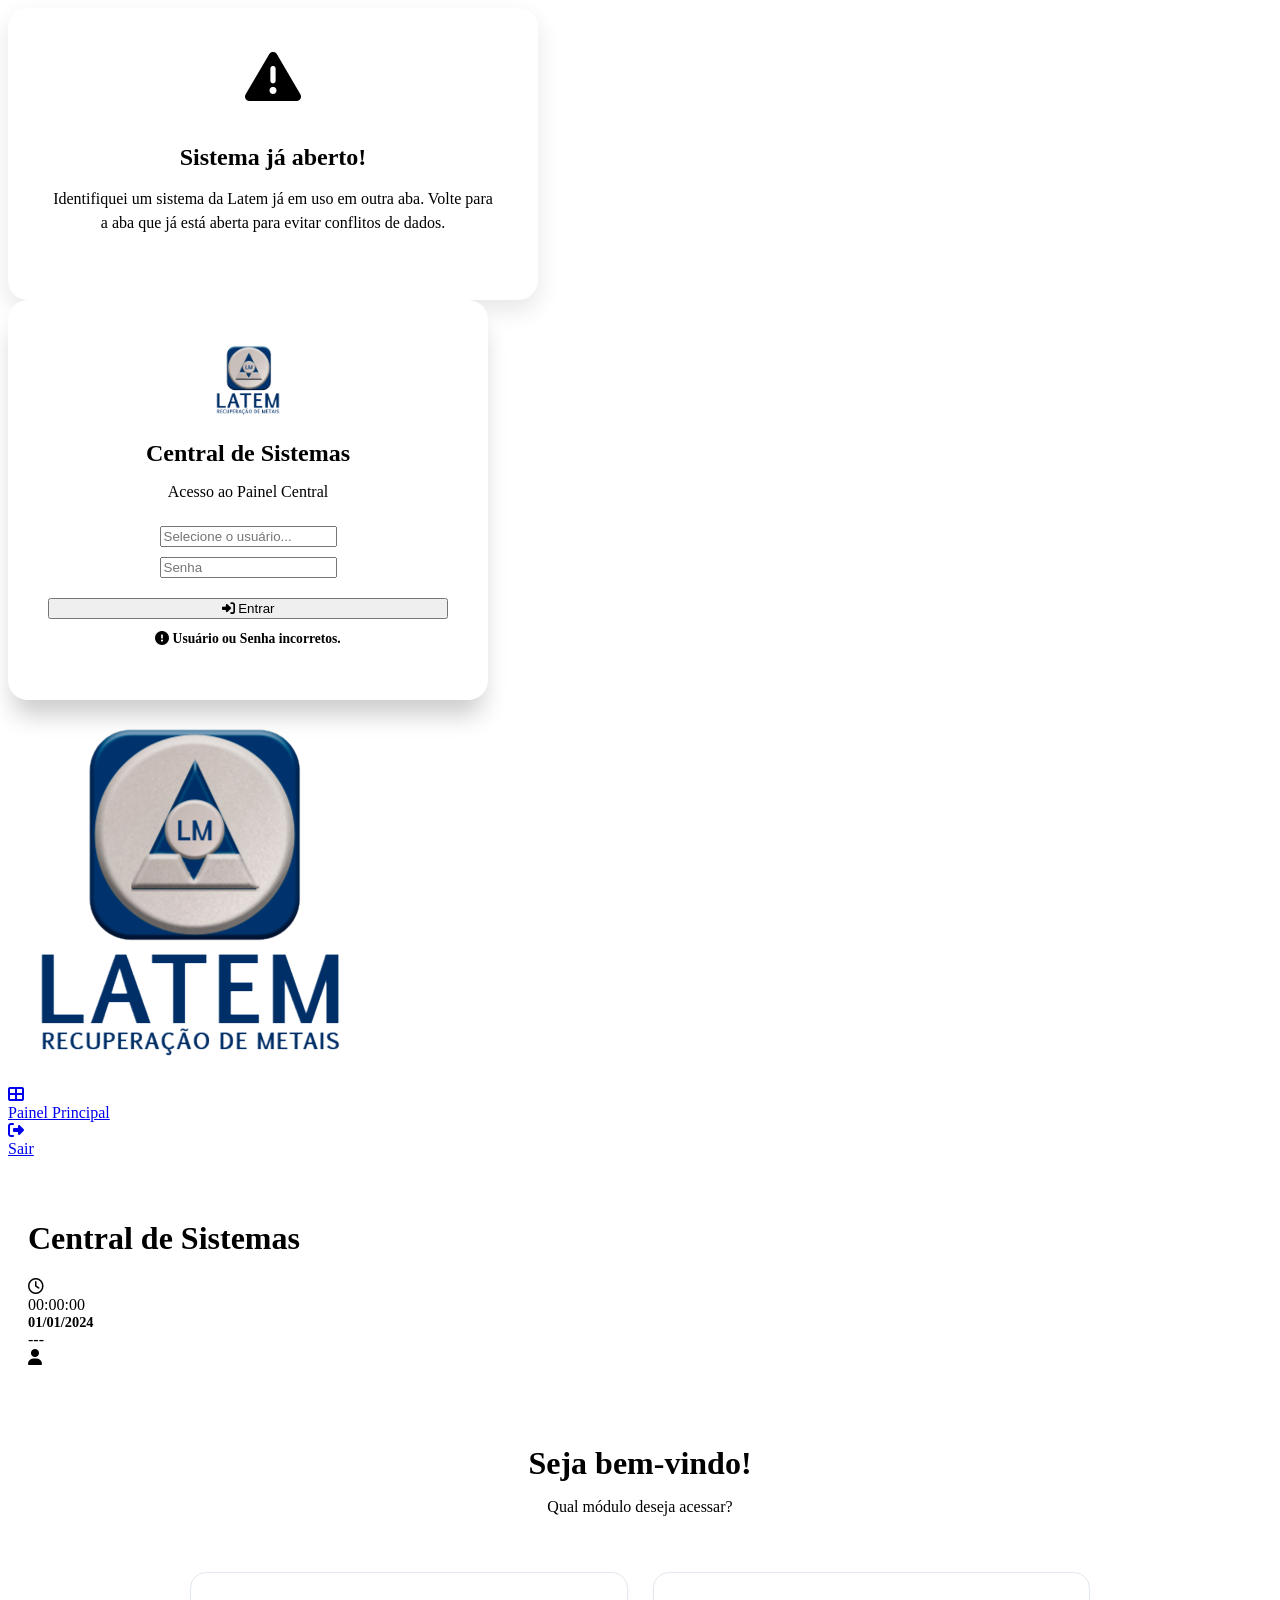
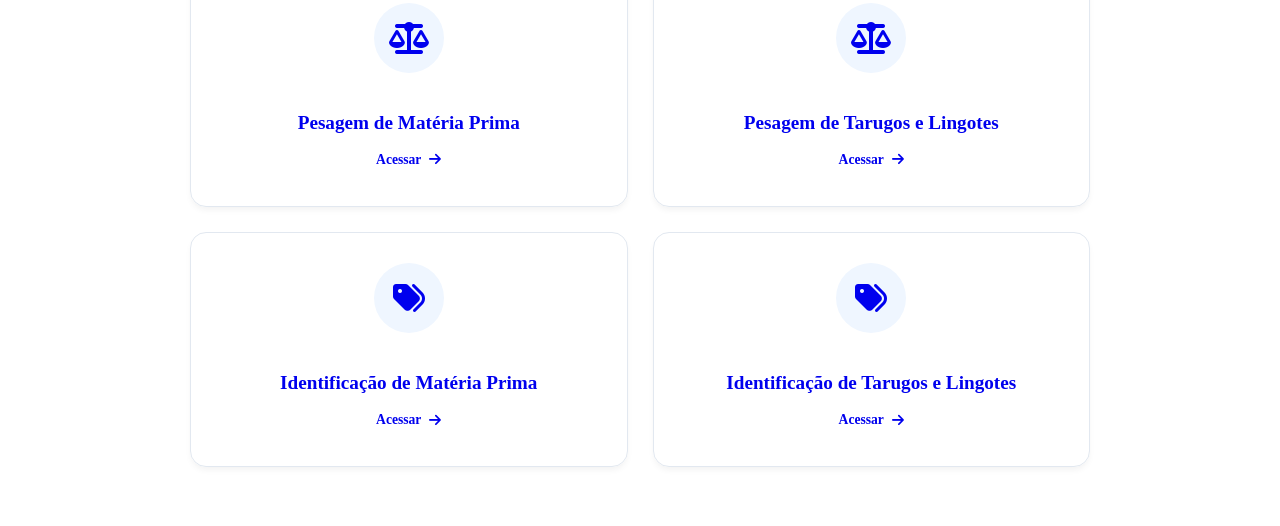
==== commit 7ac59255: "Update index.html" ====
--- a/index.html
+++ b/index.html
@@ -7,62 +7,34 @@
     <link rel="icon" type="image/png" href="photos/logo-latem.png">
     <link href="https://fonts.googleapis.com/css2?family=Inter:wght@300;400;600;700&display=swap" rel="stylesheet">
     <link rel="stylesheet" href="https://cdnjs.cloudflare.com/ajax/libs/font-awesome/6.4.0/css/all.min.css">
+    
+    <link rel="stylesheet" href="assets/css/style.css">
+    
     <style>
-        /* CSS PADRONIZADO E ALINHADO COM OS MÓDULOS */
-        :root{--primary:#2563eb;--primary-dark:#1e40af;--secondary:#64748b;--bg-body:#f1f5f9;--bg-card:#ffffff;--text-main:#1e293b;--danger:#ef4444;--success:#22c55e;--warning:#f59e0b;--display-bg:#0f172a}
-        *{box-sizing:border-box;margin:0;padding:0;font-family:'Inter',sans-serif} body{background-color:var(--bg-body);color:var(--text-main);height:100vh;overflow:hidden;display:flex} .hidden{display:none !important}
+        .login-box { background: white; padding: 40px; border-radius: 20px; width: 400px; text-align: center; box-shadow: 0 20px 25px -5px rgba(0,0,0,0.2); overflow: visible; }
+        .main-content { flex: 1; padding: 20px; display: flex; flex-direction: column; gap: 20px; height: 100vh; overflow-y: auto; }
+        .dashboard-wrapper { flex: 1; display: flex; flex-direction: column; justify-content: center; align-items: center; padding: 20px; } 
+        .dashboard-title { text-align: center; margin-bottom: 40px; color: var(--text-main); } 
+        .dashboard-title h2 { font-size: 2rem; font-weight: 700; margin-bottom: 10px; }
+        .systems-grid { display: grid; grid-template-columns: repeat(2, 1fr); gap: 25px; max-width: 900px; width: 100%; }
+        .system-card { background: var(--bg-card); border-radius: 16px; padding: 30px 20px; box-shadow: 0 4px 6px -1px rgba(0,0,0,0.05); border: 1px solid #e2e8f0; display: flex; flex-direction: column; align-items: center; text-align: center; text-decoration: none; transition: all 0.3s ease; position: relative; overflow: hidden; }
+        .system-card::before { content: ''; position: absolute; top: 0; left: 0; width: 100%; height: 4px; background: var(--primary); transform: scaleX(0); transition: transform 0.3s ease; transform-origin: left; }
+        .system-card:hover { transform: translateY(-5px); box-shadow: 0 12px 20px -5px rgba(0,0,0,0.1); border-color: #cbd5e1; } 
+        .system-card:hover::before { transform: scaleX(1); }
+        .icon-wrapper { width: 70px; height: 70px; background: #eff6ff; color: var(--primary); border-radius: 50%; display: flex; align-items: center; justify-content: center; font-size: 2rem; margin-bottom: 20px; transition: 0.3s; }
+        .system-card:hover .icon-wrapper { background: var(--primary); color: white; } 
+        .system-card h3 { font-size: 1.2rem; color: var(--text-main); margin-bottom: 10px; font-weight: 700; } 
+        .system-card p { font-size: 0.9rem; color: var(--secondary); margin-bottom: 20px; }
+        .btn-access { background: var(--bg-body); color: var(--primary); padding: 8px 20px; border-radius: 20px; font-weight: 600; font-size: 0.85rem; display: flex; align-items: center; gap: 8px; transition: 0.2s; } 
+        .system-card:hover .btn-access { background: var(--primary); color: white; }
         
-        #toast-container{position:fixed;top:20px;right:20px;z-index:11000;display:flex;flex-direction:column;gap:10px}
-        .toast{background:white;padding:15px 20px;border-radius:12px;box-shadow:0 10px 15px -3px rgba(0,0,0,0.1);display:flex;align-items:center;gap:12px;min-width:300px;animation:slideIn 0.3s ease-out forwards;border-left:5px solid var(--primary);font-size:0.9rem;font-weight:500}
-        .toast.success{border-left-color:var(--success)} .toast.error{border-left-color:var(--danger)} .toast.warning{border-left-color:var(--warning)} .toast.info{border-left-color:var(--primary)}
-        .toast i{font-size:1.2rem} .toast.success i{color:var(--success)} .toast.error i{color:var(--danger)} .toast.warning i{color:var(--warning)} .toast.info i{color:var(--primary)}
-        @keyframes slideIn{from{transform:translateX(100%);opacity:0} to{transform:translateX(0);opacity:1}} @keyframes fadeOut{to{opacity:0;transform:translateY(-20px)}}
-        
-        /* Modal e Login */
-        .modal-overlay{position:fixed;top:0;left:0;width:100%;height:100%;background:rgba(15, 23, 42, 0.95);display:flex;justify-content:center;align-items:center;z-index:10000}
-        .login-box{background:white;padding:40px;border-radius:20px;width:400px;text-align:center;box-shadow:0 20px 25px -5px rgba(0,0,0,0.2);overflow:visible}
-        .input-group{display:flex;flex-direction:column;gap:4px;text-align:left;position:relative} 
-        input{padding:12px;border:1px solid #e2e8f0;border-radius:8px;font-size:0.95rem;outline:none;transition:0.2s;background:#f8fafc;width:100%}
-        input:focus{border-color:var(--primary);background:white;box-shadow:0 0 0 3px rgba(37,99,235,0.1)}
-        .btn-primary{background:var(--primary);color:white;padding:12px;border:none;border-radius:8px;font-weight:600;cursor:pointer;transition:0.2s;font-size:0.95rem;width:100%;display:flex;justify-content:center;align-items:center;gap:8px} 
-        .btn-primary:hover{background:var(--primary-dark)}
-        
-        /* Dropdown Autocomplete Customizado (Adaptado para o Login) */
-        .custom-autocomplete-wrapper { position: relative; width: 100%; }
-        .custom-autocomplete-list { position: absolute; top: 100%; left: 0; right: 0; background: white; border: 1px solid #e2e8f0; border-radius: 8px; max-height: 200px; overflow-y: auto; z-index: 10001; box-shadow: 0 10px 15px -3px rgba(0,0,0,0.2); list-style: none; padding: 0; margin-top: 4px; text-align:left; }
-        .custom-autocomplete-list li { padding: 10px 15px; cursor: pointer; border-bottom: 1px solid #f1f5f9; font-size: 0.9rem; color: var(--text-main); }
-        .custom-autocomplete-list li:hover { background: #eff6ff; color: var(--primary); font-weight: 600; }
-        
-        /* Sidebar */
-        .sidebar{width:80px;background-color:var(--display-bg);display:flex;flex-direction:column;align-items:center;padding-top:20px;transition:width 0.3s;z-index:10} .sidebar:hover{width:200px}
-        .logo-area{width:60px;height:60px;border-radius:12px;display:flex;justify-content:center;align-items:center;margin-bottom:40px;overflow:hidden;background:white;padding:5px} .logo-area img{width:100%;height:100%;object-fit:contain}
-        .nav-item{width:100%;display:flex;align-items:center;padding:15px 0;cursor:pointer;color:#94a3b8;transition:0.2s;text-decoration:none} .nav-item:hover,.nav-item.active{background-color:rgba(255,255,255,0.1);color:white;border-left:4px solid var(--primary)}
-        .nav-icon{width:80px;text-align:center;font-size:1.2rem} .nav-text{white-space:nowrap;opacity:0;transition:opacity 0.2s} .sidebar:hover .nav-text{opacity:1}
-        
-        /* Layout Principal */
-        .main-content{flex:1;padding:20px;display:flex;flex-direction:column;gap:20px;height:100vh;overflow-y:auto}
-        header{display:flex;justify-content:space-between;align-items:center;background:var(--bg-card);padding:15px 25px;border-radius:12px;box-shadow:0 4px 6px -1px rgba(0,0,0,0.05)}
-        .header-left h1{font-size:1.2rem;color:var(--text-main);font-weight:600} .header-center{font-size:1.2rem;font-weight:600;color:var(--text-main);display:flex;gap:10px;align-items:center}
-        .clock-display{background:#f1f5f9;padding:5px 15px;border-radius:8px;font-family:'Courier New',monospace;font-weight:700;color:var(--primary)}
-        .user-info{display:flex;align-items:center;gap:10px;font-size:0.9rem} .user-avatar{width:35px;height:35px;background:var(--secondary);border-radius:50%;display:flex;align-items:center;justify-content:center;color:white;text-transform:uppercase;font-weight:bold}
-        
-        /* Dashboard Cards */
-        .dashboard-wrapper{flex:1;display:flex;flex-direction:column;justify-content:center;align-items:center;padding:20px} .dashboard-title{text-align:center;margin-bottom:40px;color:var(--text-main)} .dashboard-title h2{font-size:2rem;font-weight:700;margin-bottom:10px}
-        .systems-grid{display:grid;grid-template-columns:repeat(2,1fr);gap:25px;max-width:900px;width:100%}
-        .system-card{background:var(--bg-card);border-radius:16px;padding:30px 20px;box-shadow:0 4px 6px -1px rgba(0,0,0,0.05);border:1px solid #e2e8f0;display:flex;flex-direction:column;align-items:center;text-align:center;text-decoration:none;transition:all 0.3s ease;position:relative;overflow:hidden}
-        .system-card::before{content:'';position:absolute;top:0;left:0;width:100%;height:4px;background:var(--primary);transform:scaleX(0);transition:transform 0.3s ease;transform-origin:left}
-        .system-card:hover{transform:translateY(-5px);box-shadow:0 12px 20px -5px rgba(0,0,0,0.1);border-color:#cbd5e1} .system-card:hover::before{transform:scaleX(1)}
-        .icon-wrapper{width:70px;height:70px;background:#eff6ff;color:var(--primary);border-radius:50%;display:flex;align-items:center;justify-content:center;font-size:2rem;margin-bottom:20px;transition:0.3s}
-        .system-card:hover .icon-wrapper{background:var(--primary);color:white} .system-card h3{font-size:1.2rem;color:var(--text-main);margin-bottom:10px;font-weight:700} .system-card p{font-size:0.9rem;color:var(--secondary);margin-bottom:20px}
-        .btn-access{background:var(--bg-body);color:var(--primary);padding:8px 20px;border-radius:20px;font-weight:600;font-size:0.85rem;display:flex;align-items:center;gap:8px;transition:0.2s} .system-card:hover .btn-access{background:var(--primary);color:white}
-        
-        @media (max-width:768px){.systems-grid{grid-template-columns:1fr} .sidebar{display:none}}
+        @media (max-width: 768px) { .systems-grid { grid-template-columns: 1fr; } .sidebar { display: none; } }
     </style>
 </head>
 <body>
     <div id="toast-container"></div>
     
-    <div id="duplicateTabModal" class="modal-overlay hidden" style="z-index:99999;background:var(--bg-body)">
+    <div id="duplicateTabModal" class="modal-overlay hidden" style="background:var(--bg-body)">
         <div style="background:white;padding:40px;border-radius:20px;box-shadow:0 10px 25px rgba(0,0,0,0.1);max-width:450px;text-align:center">
             <i class="fa-solid fa-triangle-exclamation" style="font-size:3.5rem;color:var(--warning);margin-bottom:20px"></i>
             <h2 style="margin-bottom:10px;color:var(--text-main)">Sistema já aberto!</h2>
@@ -82,12 +54,10 @@
                 <div class="input-group" style="margin-bottom:10px;">
                     <input type="text" id="username" placeholder="Selecione o usuário..." required autocomplete="off">
                 </div>
-                
                 <div class="input-group">
                     <input type="password" id="password" placeholder="Senha" required>
                 </div>
-                
-                <button type="submit" class="btn-primary" style="margin-top:20px;">
+                <button type="submit" class="btn btn-primary" style="margin-top:20px; width: 100%;">
                     <i class="fa-solid fa-right-to-bracket"></i> Entrar
                 </button>
                 <p id="loginError" style="color:var(--danger);font-size:0.85rem;margin-top:12px;font-weight:600;" class="hidden">
@@ -109,7 +79,7 @@
 
     <main class="main-content">
         <header>
-            <div class="header-left"><h1>Central de Sistemas da Latem</h1></div>
+            <div class="header-left"><h1>Central de Sistemas</h1></div>
             <div class="header-center">
                 <i class="fa-regular fa-clock" style="color:var(--primary)"></i>
                 <div class="clock-display" id="clock">00:00:00</div>
@@ -152,84 +122,15 @@
         </div>
     </main>
 
+    <script src="assets/js/app.js"></script>
+
     <script>
-        // --- PREVENÇÃO DE DUPLICIDADE ---
-        const globalTabChannel = new BroadcastChannel('latem_global_lock');
-        globalTabChannel.onmessage = (e) => {
-            if(e.data === 'TEM_ALGUEM_AI') globalTabChannel.postMessage('EU_JA_ESTOU_AQUI');
-            else if(e.data === 'EU_JA_ESTOU_AQUI') document.getElementById('duplicateTabModal').classList.remove('hidden');
-        };
-        setTimeout(() => globalTabChannel.postMessage('TEM_ALGUEM_AI'), 100);
-
-        // --- UTILITÁRIOS ---
-        function showToast(msg, type='success') {
-            const c = document.getElementById('toast-container'), t = document.createElement('div');
-            t.className = `toast ${type}`;
-            let icon = type === 'error' ? 'circle-exclamation' : (type === 'warning' ? 'triangle-exclamation' : (type === 'info' ? 'circle-info' : 'check-circle'));
-            t.innerHTML = `<i class="fa-solid fa-${icon}"></i> <span>${msg}</span>`; 
-            c.appendChild(t);
-            setTimeout(() => { t.style.animation = 'fadeOut 0.5s ease-out forwards'; setTimeout(() => t.remove(), 500) }, 3000);
-        }
-
-        function updateClock() {
-            const n = new Date();
-            document.getElementById('clock').innerText = n.toLocaleTimeString('pt-BR');
-            document.getElementById('date').innerText = n.toLocaleDateString('pt-BR');
-        }
-        setInterval(updateClock, 1000); updateClock();
-
-        // --- SISTEMA DE AUTOCOMPLETE CUSTOMIZADO ---
-        function setupAutocomplete(inputId, optionsArray) {
-            const input = document.getElementById(inputId);
-            input.setAttribute('autocomplete', 'off');
-            const wrapper = document.createElement('div');
-            wrapper.className = 'custom-autocomplete-wrapper';
-            input.parentNode.insertBefore(wrapper, input);
-            wrapper.appendChild(input);
-
-            const list = document.createElement('ul');
-            list.className = 'custom-autocomplete-list hidden';
-            wrapper.appendChild(list);
-
-            function showOptions(filterStr) {
-                list.innerHTML = '';
-                const filtered = filterStr ? optionsArray.filter(o => o.toLowerCase().includes(filterStr.toLowerCase())) : optionsArray;
-                if (filtered.length === 0) { list.classList.add('hidden'); return; }
-                filtered.forEach(o => {
-                    const li = document.createElement('li');
-                    li.textContent = o;
-                    li.onmousedown = (e) => { 
-                        e.preventDefault(); 
-                        input.value = o; 
-                        list.classList.add('hidden'); 
-                        // Foca no campo de senha logo após escolher o usuário para agilizar
-                        document.getElementById('password').focus();
-                    };
-                    list.appendChild(li);
-                });
-                list.classList.remove('hidden');
-            }
-
-            input.addEventListener('focus', () => showOptions(input.value));
-            input.addEventListener('input', () => showOptions(input.value));
-            input.addEventListener('blur', () => setTimeout(()=> list.classList.add('hidden'), 150));
-        }
-
-        // --- USUÁRIOS E LOGIN ---
-        const DEFAULT_USERS = [
-            {user:'Diego',pass:'150521'},{user:'Fabiano',pass:'1234'},{user:'Antonio',pass:'1234'},{user:'Luciano',pass:'1234'},
-            {user:'Vilmar',pass:'1234'},{user:'Adilson F.',pass:'1234'},{user:'Matias',pass:'1234'},{user:'Benedito',pass:'1234'},
-            {user:'Ivanildo',pass:'1234'},{user:'Domingos',pass:'1234'},{user:'Valter',pass:'1234'}
-        ];
-
         window.onload = () => {
-            // Extrai apenas os nomes para alimentar o Autocomplete
-            const userNames = DEFAULT_USERS.map(u => u.user);
+            const userNames = CONFIG.usuarios.map(u => u.user);
             setupAutocomplete('username', userNames);
             
             const loggedUser = localStorage.getItem('latem_user');
             if(loggedUser) {
-                // Se já estiver logado, oculta o modal de login e atualiza a interface
                 document.getElementById('loginModal').classList.add('hidden');
                 document.getElementById('userNameDisplay').innerText = loggedUser;
                 document.getElementById('userAvatarIcon').innerText = loggedUser.charAt(0).toUpperCase();
@@ -245,8 +146,7 @@
             const u = document.getElementById('username').value.trim();
             const p = document.getElementById('password').value;
             
-            // Procura se existe correspondência exata de usuário e senha
-            const f = DEFAULT_USERS.find(x => x.user.toLowerCase() === u.toLowerCase() && x.pass === p);
+            const f = CONFIG.usuarios.find(x => x.user.toLowerCase() === u.toLowerCase() && x.pass === p);
             
             if(f) {
                 localStorage.setItem('latem_user', f.user); 
@@ -255,11 +155,10 @@
                 document.getElementById('userAvatarIcon').innerText = f.user.charAt(0).toUpperCase();
                 document.getElementById('welcomeMessage').innerText = "Bem-vindo(a), " + f.user + "!"; 
                 document.getElementById('loginError').classList.add('hidden');
-                document.getElementById('password').value = ''; // Limpa a senha por segurança
+                document.getElementById('password').value = ''; 
                 showToast("Login realizado com sucesso!", "success");
             } else { 
                 document.getElementById('loginError').classList.remove('hidden'); 
-                // Dá um pequeno tremor na caixa de login para indicar erro (UX)
                 const loginBox = document.querySelector('.login-box');
                 loginBox.style.transform = 'translateX(-10px)';
                 setTimeout(() => loginBox.style.transform = 'translateX(10px)', 100);
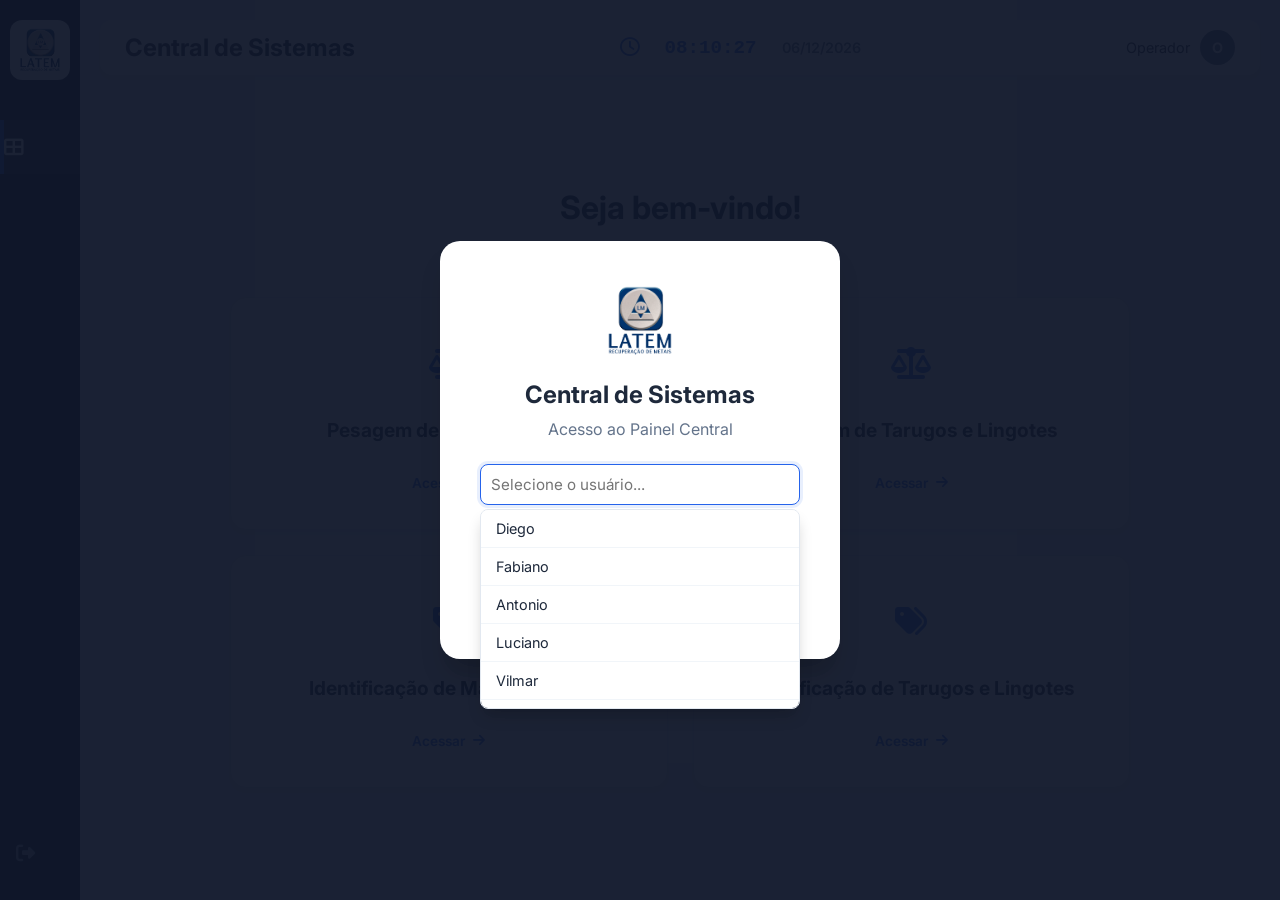
==== commit e9ec1bc9: "Update index.html" ====
--- a/index.html
+++ b/index.html
@@ -7,29 +7,7 @@
     <link rel="icon" type="image/png" href="photos/logo-latem.png">
     <link href="https://fonts.googleapis.com/css2?family=Inter:wght@300;400;600;700&display=swap" rel="stylesheet">
     <link rel="stylesheet" href="https://cdnjs.cloudflare.com/ajax/libs/font-awesome/6.4.0/css/all.min.css">
-    
     <link rel="stylesheet" href="assets/css/style.css">
-    
-    <style>
-        .login-box { background: white; padding: 40px; border-radius: 20px; width: 400px; text-align: center; box-shadow: 0 20px 25px -5px rgba(0,0,0,0.2); overflow: visible; }
-        .main-content { flex: 1; padding: 20px; display: flex; flex-direction: column; gap: 20px; height: 100vh; overflow-y: auto; }
-        .dashboard-wrapper { flex: 1; display: flex; flex-direction: column; justify-content: center; align-items: center; padding: 20px; } 
-        .dashboard-title { text-align: center; margin-bottom: 40px; color: var(--text-main); } 
-        .dashboard-title h2 { font-size: 2rem; font-weight: 700; margin-bottom: 10px; }
-        .systems-grid { display: grid; grid-template-columns: repeat(2, 1fr); gap: 25px; max-width: 900px; width: 100%; }
-        .system-card { background: var(--bg-card); border-radius: 16px; padding: 30px 20px; box-shadow: 0 4px 6px -1px rgba(0,0,0,0.05); border: 1px solid #e2e8f0; display: flex; flex-direction: column; align-items: center; text-align: center; text-decoration: none; transition: all 0.3s ease; position: relative; overflow: hidden; }
-        .system-card::before { content: ''; position: absolute; top: 0; left: 0; width: 100%; height: 4px; background: var(--primary); transform: scaleX(0); transition: transform 0.3s ease; transform-origin: left; }
-        .system-card:hover { transform: translateY(-5px); box-shadow: 0 12px 20px -5px rgba(0,0,0,0.1); border-color: #cbd5e1; } 
-        .system-card:hover::before { transform: scaleX(1); }
-        .icon-wrapper { width: 70px; height: 70px; background: #eff6ff; color: var(--primary); border-radius: 50%; display: flex; align-items: center; justify-content: center; font-size: 2rem; margin-bottom: 20px; transition: 0.3s; }
-        .system-card:hover .icon-wrapper { background: var(--primary); color: white; } 
-        .system-card h3 { font-size: 1.2rem; color: var(--text-main); margin-bottom: 10px; font-weight: 700; } 
-        .system-card p { font-size: 0.9rem; color: var(--secondary); margin-bottom: 20px; }
-        .btn-access { background: var(--bg-body); color: var(--primary); padding: 8px 20px; border-radius: 20px; font-weight: 600; font-size: 0.85rem; display: flex; align-items: center; gap: 8px; transition: 0.2s; } 
-        .system-card:hover .btn-access { background: var(--primary); color: white; }
-        
-        @media (max-width: 768px) { .systems-grid { grid-template-columns: 1fr; } .sidebar { display: none; } }
-    </style>
 </head>
 <body>
     <div id="toast-container"></div>
@@ -38,7 +16,7 @@
         <div style="background:white;padding:40px;border-radius:20px;box-shadow:0 10px 25px rgba(0,0,0,0.1);max-width:450px;text-align:center">
             <i class="fa-solid fa-triangle-exclamation" style="font-size:3.5rem;color:var(--warning);margin-bottom:20px"></i>
             <h2 style="margin-bottom:10px;color:var(--text-main)">Sistema já aberto!</h2>
-            <p style="color:var(--secondary);margin-bottom:25px;line-height:1.5">Identifiquei um sistema da Latem já em uso em outra aba. Volte para a aba que já está aberta para evitar conflitos de dados.</p>
+            <p style="color:var(--secondary);margin-bottom:25px;line-height:1.5">Identifiquei um sistema da Latem já em outra aba. Volte para a aba que já está aberta para evitar conflitos de dados.</p>
         </div>
     </div>
     
@@ -122,63 +100,9 @@
         </div>
     </main>
 
-    <script src="assets/js/app.js"></script>
-
-    <script>
-        window.onload = () => {
-            const userNames = CONFIG.usuarios.map(u => u.user);
-            setupAutocomplete('username', userNames);
-            
-            const loggedUser = localStorage.getItem('latem_user');
-            if(loggedUser) {
-                document.getElementById('loginModal').classList.add('hidden');
-                document.getElementById('userNameDisplay').innerText = loggedUser;
-                document.getElementById('userAvatarIcon').innerText = loggedUser.charAt(0).toUpperCase();
-                document.getElementById('welcomeMessage').innerText = "Bem-vindo(a), " + loggedUser + "!";
-            } else { 
-                document.getElementById('loginModal').classList.remove('hidden'); 
-                document.getElementById('username').focus();
-            }
-        };
-
-        document.getElementById('loginForm').addEventListener('submit', (e) => {
-            e.preventDefault(); 
-            const u = document.getElementById('username').value.trim();
-            const p = document.getElementById('password').value;
-            
-            const f = CONFIG.usuarios.find(x => x.user.toLowerCase() === u.toLowerCase() && x.pass === p);
-            
-            if(f) {
-                localStorage.setItem('latem_user', f.user); 
-                document.getElementById('loginModal').classList.add('hidden');
-                document.getElementById('userNameDisplay').innerText = f.user; 
-                document.getElementById('userAvatarIcon').innerText = f.user.charAt(0).toUpperCase();
-                document.getElementById('welcomeMessage').innerText = "Bem-vindo(a), " + f.user + "!"; 
-                document.getElementById('loginError').classList.add('hidden');
-                document.getElementById('password').value = ''; 
-                showToast("Login realizado com sucesso!", "success");
-            } else { 
-                document.getElementById('loginError').classList.remove('hidden'); 
-                const loginBox = document.querySelector('.login-box');
-                loginBox.style.transform = 'translateX(-10px)';
-                setTimeout(() => loginBox.style.transform = 'translateX(10px)', 100);
-                setTimeout(() => loginBox.style.transform = 'translateX(-10px)', 200);
-                setTimeout(() => loginBox.style.transform = 'translateX(0)', 300);
-            }
-        });
-
-        function logout() {
-            localStorage.removeItem('latem_user'); 
-            showToast("Sessão encerrada.", "info");
-            setTimeout(() => {
-                document.getElementById('loginModal').classList.remove('hidden');
-                document.getElementById('loginForm').reset();
-                document.getElementById('userNameDisplay').innerText = '---';
-                document.getElementById('userAvatarIcon').innerHTML = '<i class="fa-solid fa-user"></i>';
-                document.getElementById('welcomeMessage').innerText = "Seja bem-vindo!";
-                document.getElementById('username').focus();
-            }, 500);
-        }
-    </script>
+    <script src="assets/js/config.js"></script>
+    <script src="assets/js/ui.js"></script>
+    <script src="assets/js/documents.js"></script>
+    <script src="assets/js/auth.js"></script>
 </body>
 </html>
--- a/assets/css/style.css
+++ b/assets/css/style.css
@@ -0,0 +1,187 @@
+/* ==========================================================================
+   Variáveis e Cores 
+   ========================================================================== */
+:root {
+    --primary: #2563eb;
+    --primary-dark: #1e40af;
+    --secondary: #64748b;
+    --bg-body: #f1f5f9;
+    --bg-card: #ffffff;
+    --text-main: #1e293b;
+    --danger: #ef4444;
+    --success: #22c55e;
+    --warning: #f59e0b;
+    --display-bg: #0f172a;
+    --display-text: #38bdf8;
+}
+
+* { box-sizing: border-box; margin: 0; padding: 0; font-family: 'Inter', sans-serif; }
+body { background-color: var(--bg-body); color: var(--text-main); height: 100vh; overflow: hidden; display: flex; }
+.hidden { display: none !important; }
+
+/* ==========================================================================
+   Notificações e Modais 
+   ========================================================================== */
+#toast-container { position: fixed; top: 20px; right: 20px; z-index: 11000; display: flex; flex-direction: column; gap: 10px; } 
+.toast { background: white; padding: 15px 20px; border-radius: 12px; box-shadow: 0 10px 15px -3px rgba(0,0,0,0.1); display: flex; align-items: center; gap: 12px; min-width: 300px; animation: slideIn 0.3s forwards; border-left: 5px solid var(--primary); font-size: 0.9rem; font-weight: 500; } 
+.toast.success { border-left-color: var(--success); } .toast.error { border-left-color: var(--danger); } .toast.warning { border-left-color: var(--warning); } .toast.info { border-left-color: var(--primary); } 
+.toast i { font-size: 1.2rem; } .toast.success i { color: var(--success); } .toast.error i { color: var(--danger); } .toast.warning i { color: var(--warning); } .toast.info i { color: var(--primary); } 
+@keyframes slideIn { from { transform: translateX(100%); opacity: 0; } to { transform: translateX(0); opacity: 1; } } 
+@keyframes fadeOut { to { opacity: 0; transform: translateY(-20px); } }
+
+.modal-overlay { position: fixed; top: 0; left: 0; width: 100%; height: 100%; background: rgba(15, 23, 42, 0.95); display: flex; justify-content: center; align-items: center; z-index: 10000; }
+
+/* ==========================================================================
+   Sidebar Retrátil 
+   ========================================================================== */
+.sidebar { width: 80px; background-color: var(--display-bg); display: flex; flex-direction: column; align-items: center; padding-top: 20px; transition: width 0.3s; z-index: 10; } 
+.sidebar:hover { width: 200px; } 
+.logo-area { width: 60px; height: 60px; border-radius: 12px; display: flex; justify-content: center; align-items: center; margin-bottom: 40px; overflow: hidden; background: white; padding: 5px; } 
+.logo-area img { width: 100%; height: 100%; object-fit: contain; } 
+.nav-item { width: 100%; display: flex; align-items: center; padding: 15px 0; cursor: pointer; color: #94a3b8; transition: 0.2s; text-decoration: none; } 
+.nav-item:hover, .nav-item.active { background-color: rgba(255,255,255,0.1); color: white; border-left: 4px solid var(--primary); } 
+.nav-icon { width: 80px; text-align: center; font-size: 1.2rem; } 
+.nav-text { white-space: nowrap; opacity: 0; transition: opacity 0.2s; } 
+.sidebar:hover .nav-text { opacity: 1; }
+
+/* ==========================================================================
+   Layout Principal em Grid 
+   ========================================================================== */
+.main-content { 
+    flex: 1; 
+    padding: 20px; 
+    display: grid; 
+    grid-template-columns: 350px 1fr; 
+    grid-template-rows: auto 1fr; 
+    gap: 20px; 
+    height: 100vh; 
+}
+
+body:has(.dashboard-wrapper) .main-content {
+    display: flex;
+    flex-direction: column;
+    overflow-y: auto;
+}
+
+header { 
+    grid-column: 1 / -1; 
+    display: flex; justify-content: space-between; align-items: center; 
+    background: var(--bg-card); padding: 10px 25px; border-radius: 12px; 
+    box-shadow: 0 4px 6px -1px rgba(0,0,0,0.05); 
+} 
+.header-left h1 { font-size: 1.5rem; font-weight: 700; color: var(--text-main); }
+.status-badge { display: flex; align-items: center; gap: 8px; padding: 6px 12px; border-radius: 20px; font-size: 0.85rem; font-weight: 600; cursor: pointer; }
+.status-badge.manual { cursor: default; }
+.header-center { font-size: 1.2rem; font-weight: 600; display: flex; gap: 10px; align-items: center; color: var(--text-main); } 
+.clock-display { background: #f1f5f9; padding: 5px 15px; border-radius: 8px; font-family: 'Courier New', monospace; font-weight: 700; color: var(--primary); } 
+.user-info { display: flex; align-items: center; gap: 10px; font-size: 0.9rem; } 
+.user-avatar { width: 35px; height: 35px; background: var(--secondary); border-radius: 50%; display: flex; align-items: center; justify-content: center; color: white; text-transform: uppercase; font-weight: bold; }
+
+/* ==========================================================================
+   Cartões, Formulários e Botões 
+   ========================================================================== */
+.card { background: var(--bg-card); border-radius: 16px; padding: 20px; box-shadow: 0 4px 6px -1px rgba(0,0,0,0.05); display: flex; flex-direction: column; overflow: hidden; }
+.card-title { font-size: 1rem; font-weight: 600; margin-bottom: 15px; color: var(--secondary); display: flex; align-items: center; justify-content: space-between; border-bottom: 1px solid #f1f5f9; padding-bottom: 10px; }
+.form-section { display: flex; flex-direction: column; gap: 12px; overflow-y: auto; overflow-x: hidden; }
+
+.btn { flex: 1; padding: 12px; border: none; border-radius: 8px; font-weight: 600; cursor: pointer; display: flex; align-items: center; justify-content: center; gap: 8px; transition: 0.2s; font-size: 0.95rem; white-space: nowrap; } 
+.btn-primary { background: var(--primary); color: white; } 
+.btn-primary:hover { background: var(--primary-dark); }
+.btn-warning { background: var(--warning); color: white; } 
+.btn-secondary { background: white; border: 1px solid #cbd5e1; color: var(--text-main); } 
+.btn-danger { background: var(--danger); color: white; }
+
+.input-group { display: flex; flex-direction: column; gap: 4px; text-align: left; position: relative; } 
+label { font-size: 0.75rem; font-weight: 700; color: var(--secondary); text-transform: uppercase; } 
+input, select { padding: 10px; border: 1px solid #e2e8f0; border-radius: 8px; font-size: 0.95rem; outline: none; background: #f8fafc; width: 100%; transition: 0.2s; } 
+input:focus, select:focus { border-color: var(--primary); background: white; box-shadow: 0 0 0 3px rgba(37,99,235,0.1); } 
+input:read-only, select:disabled, input:disabled { background-color: #e2e8f0; cursor: not-allowed; color: #64748b; }
+
+/* ==========================================================================
+   Exibição da Balança 
+   ========================================================================== */
+.scale-section { display:flex; flex-direction:column; gap:15px; overflow-y:hidden; } 
+.display-container { background:var(--display-bg); color:var(--display-text); padding:20px 30px; border-radius:16px; text-align:right; position:relative; box-shadow:inset 0 0 30px rgba(0,0,0,0.6); display:flex; flex-direction:column; justify-content:center; height:150px; flex-shrink:0; } 
+.display-label { position:absolute; top:20px; left:20px; font-size:0.9rem; color:#64748b; font-weight:600; text-transform:uppercase; } 
+.weight-value { font-family:'Courier New', monospace; font-size:4.5rem; font-weight:700; text-shadow:0 0 15px rgba(56,189,248,0.4); } 
+.display-offline .weight-value { color:#334155; text-shadow:none; } 
+.unit { font-size:1.5rem; color:#64748b; position:absolute; bottom:25px; right:30px; }
+.weight-controls { display:grid; grid-template-columns: repeat(auto-fit, minmax(100px, 1fr)); gap:20px; margin-top:5px; flex-shrink:0; } 
+.weight-input-card { background:#f8fafc; padding:12px 15px; border-radius:12px; border:1px solid #e2e8f0; display:flex; flex-direction:column; justify-content:center; } 
+.weight-input-card label { margin-bottom:5px; } 
+.weight-input-card input { font-size:1.4rem; font-weight:700; border:none; background:transparent!important; border-bottom:2px solid #cbd5e1; width:100%; text-align:right; padding:5px 0; border-radius:0; } 
+.weight-input-card input[readonly] { color:var(--secondary); cursor:not-allowed; border-bottom-style:dashed; } 
+.highlight { background:#ecfdf5; border-color:#a7f3d0; } 
+.highlight input { color:var(--success); border-color:var(--success); } 
+.qtd-card { background:#fff7ed; border-color:#fed7aa; } 
+.qtd-card input { color:#c2410c; border-color:#f97316; text-align:center; }
+.actions { display:flex; gap:15px; flex-shrink:0; } 
+
+/* ==========================================================================
+   Tabela de Histórico 
+   ========================================================================== */
+.history-section { flex:1; display:flex; flex-direction:column; overflow:hidden; margin-top:10px; background:white; border-radius:12px; padding:15px; border:1px solid #e2e8f0; } 
+.table-container { overflow-y:auto; flex:1; } 
+table { width:100%; border-collapse:collapse; font-size:0.85rem; } 
+th { text-align:left; padding:12px; background:#f8fafc; color:var(--secondary); font-weight:700; position:sticky; top:0; z-index:5; } 
+td { padding:10px 12px; border-bottom:1px solid #e2e8f0; vertical-align:middle; }
+
+/* ==========================================================================
+   Autocompletar    
+   ========================================================================== */
+.custom-autocomplete-wrapper { position: relative; width: 100%; }
+.custom-autocomplete-list { position: absolute; top: 100%; left: 0; right: 0; background: white; border: 1px solid #e2e8f0; border-radius: 8px; max-height: 200px; overflow-y: auto; z-index: 10001; box-shadow: 0 10px 15px -3px rgba(0,0,0,0.2); list-style: none; padding: 0; margin-top: 4px; text-align: left; }
+.custom-autocomplete-list li { padding: 10px 15px; cursor: pointer; border-bottom: 1px solid #f1f5f9; font-size: 0.9rem; color: var(--text-main); }
+.custom-autocomplete-list li:hover { background: #eff6ff; color: var(--primary); font-weight: 600; }
+
+/* ==========================================================================
+   Central de Sistemas / Index 
+   ========================================================================== */
+.login-box { background: white; padding: 40px; border-radius: 20px; width: 400px; text-align: center; box-shadow: 0 20px 25px -5px rgba(0,0,0,0.2); overflow: visible; }
+.dashboard-wrapper { flex: 1; display: flex; flex-direction: column; justify-content: center; align-items: center; padding: 20px; } 
+.dashboard-title { text-align: center; margin-bottom: 40px; color: var(--text-main); } 
+.dashboard-title h2 { font-size: 2rem; font-weight: 700; margin-bottom: 10px; }
+.systems-grid { display: grid; grid-template-columns: repeat(2, 1fr); gap: 25px; max-width: 900px; width: 100%; }
+.system-card { background: var(--bg-card); border-radius: 16px; padding: 30px 20px; box-shadow: 0 4px 6px -1px rgba(0,0,0,0.05); border: 1px solid #e2e8f0; display: flex; flex-direction: column; align-items: center; text-align: center; text-decoration: none; transition: all 0.3s ease; position: relative; overflow: hidden; }
+.system-card::before { content: ''; position: absolute; top: 0; left: 0; width: 100%; height: 4px; background: var(--primary); transform: scaleX(0); transition: transform 0.3s ease; transform-origin: left; }
+.system-card:hover { transform: translateY(-5px); box-shadow: 0 12px 20px -5px rgba(0,0,0,0.1); border-color: #cbd5e1; } 
+.system-card:hover::before { transform: scaleX(1); }
+.icon-wrapper { width: 70px; height: 70px; background: #eff6ff; color: var(--primary); border-radius: 50%; display: flex; align-items: center; justify-content: center; font-size: 2rem; margin-bottom: 20px; transition: 0.3s; }
+.system-card:hover .icon-wrapper { background: var(--primary); color: white; } 
+.system-card h3 { font-size: 1.2rem; color: var(--text-main); margin-bottom: 10px; font-weight: 700; } 
+.system-card p { font-size: 0.9rem; color: var(--secondary); margin-bottom: 20px; }
+.btn-access { background: var(--bg-body); color: var(--primary); padding: 8px 20px; border-radius: 20px; font-weight: 600; font-size: 0.85rem; display: flex; align-items: center; gap: 8px; transition: 0.2s; margin-top: 15px; } 
+.system-card:hover .btn-access { background: var(--primary); color: white; }
+
+@media (max-width: 768px) { .systems-grid { grid-template-columns: 1fr; } .sidebar { display: none; } }
+
+/* ==========================================================================
+   Configurações da Etiqueta Modal
+   ========================================================================== */
+.etiqueta-modal { background:white; width: 420px; display:none; position:fixed; top:50%; left:50%; transform:translate(-50%,-50%); z-index:2000; flex-direction:column; box-shadow:0 0 50px rgba(0,0,0,0.5); font-family:'Courier New', monospace; border-radius:8px; overflow:hidden; max-height:90vh; }
+.etiqueta-content { padding:15px; display:flex; flex-direction:column; background: white; height:265px; box-sizing:border-box; }
+.etiqueta-scroll-area { overflow-y:auto; padding:15px; background:#f1f5f9; display:flex; flex-direction:column; gap:15px; flex:1; }
+.etiqueta-individual { background:white; padding:8px; border:1px solid #ccc; box-shadow:0 2px 4px rgba(0,0,0,0.05); display:flex; flex-direction:column; justify-content:space-between; height:265px; box-sizing:border-box; }
+.btn-print-area { padding:10px; border-top:1px solid #eee; background:#f8fafc; display:flex; gap:10px; }
+.etiqueta-header-title { padding:15px; border-bottom:1px solid #e2e8f0; text-align:center; font-weight:bold; background:white; }
+
+/* ==========================================================================
+   Impressão Térmica 
+   ========================================================================== */
+@media print { 
+    @page { size: 100mm 70mm; margin: 0; }
+    
+    body.printing-label { margin: 0 !important; padding: 0 !important; background: white !important; }
+    .printing-label * { visibility: hidden; } 
+    .printing-label #etiquetaModal, .printing-label #etiquetaModal * { visibility: visible; } 
+    
+    .printing-label #etiquetaModal { position: absolute !important; left: 0 !important; top: 0 !important; width: 100mm !important; background: white !important; display: block !important; border: none !important; box-shadow: none !important; transform: none !important; margin: 0 !important; max-height: none !important; border-radius: 0 !important; overflow: visible !important; } 
+    .printing-label .etiqueta-scroll-area { padding: 0 !important; background: white !important; overflow: visible !important; gap: 0 !important; display: block !important; } 
+    .printing-label .etiqueta-individual { break-after: page; page-break-after: always; border: none !important; padding: 3mm !important; width: 100mm; height: 70mm; display: flex; flex-direction: column; justify-content: space-between; box-sizing: border-box; box-shadow: none !important; margin: 0 !important; } 
+    .printing-label .etiqueta-individual:last-child { break-after: auto; page-break-after: auto; } 
+    
+    .printing-label #etiquetaArea { padding: 3mm !important; width: 100mm !important; height: 70mm !important; display: flex !important; flex-direction: column !important; justify-content: space-between !important; box-sizing: border-box !important; }
+    
+    .printing-label .btn-print-area, .printing-label .etiqueta-controls, .printing-label .etiqueta-header-title { display: none !important; }
+    header, .sidebar, .actions, .form-section, .weight-controls { display: none !important; } 
+}
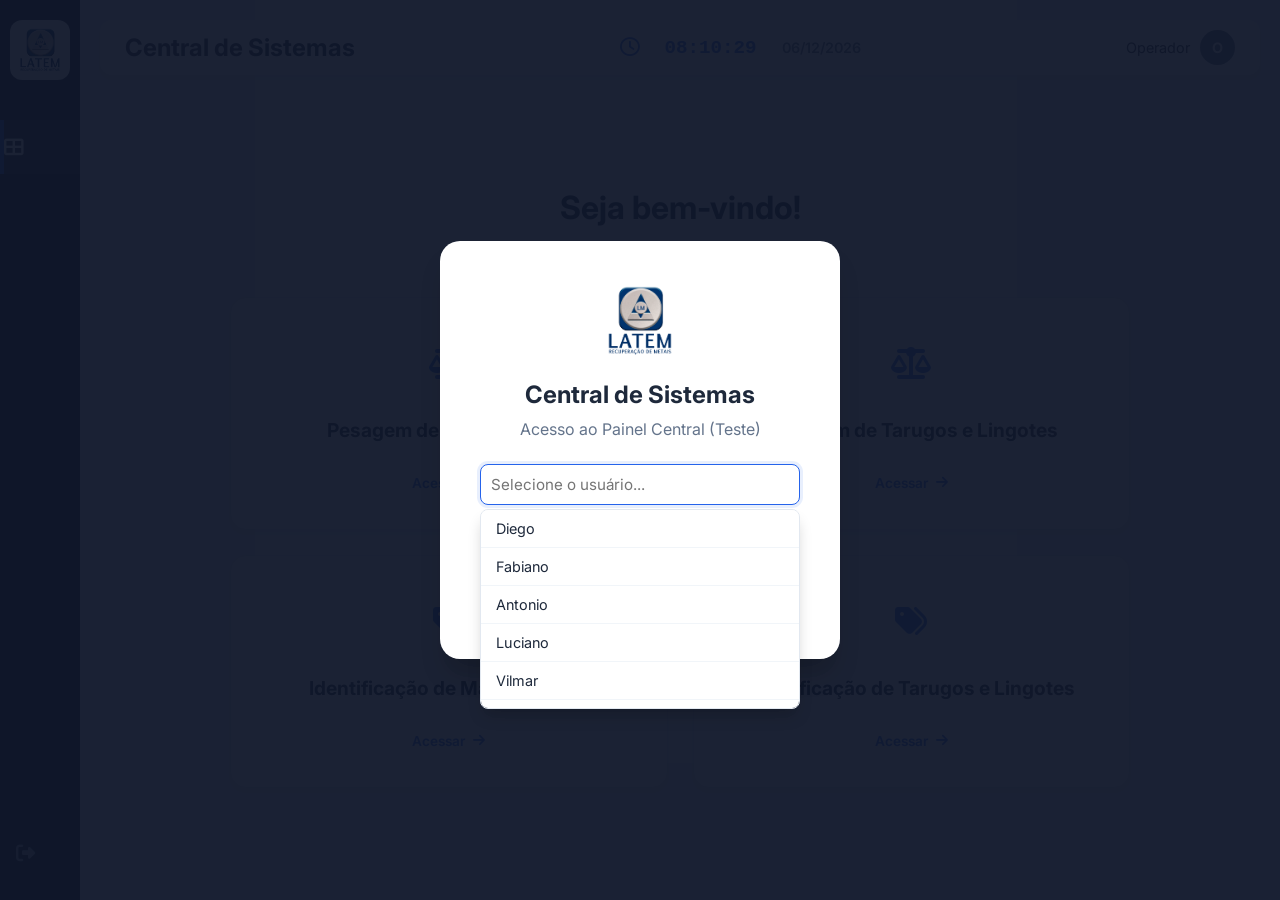
==== commit 6648b518: "Teste" ====
--- a/index.html
+++ b/index.html
@@ -26,7 +26,7 @@
                 <img src="photos/logo-latem.png" alt="Logo Latem" style="max-height:80px;max-width:100%" onerror="this.style.display='none'">
             </div>
             <h2 style="margin-bottom:10px">Central de Sistemas</h2>
-            <p style="color:var(--secondary);margin-bottom:25px">Acesso ao Painel Central</p>
+            <p style="color:var(--secondary);margin-bottom:25px">Acesso ao Painel Central (Teste)</p>
             
             <form id="loginForm">
                 <div class="input-group" style="margin-bottom:10px;">
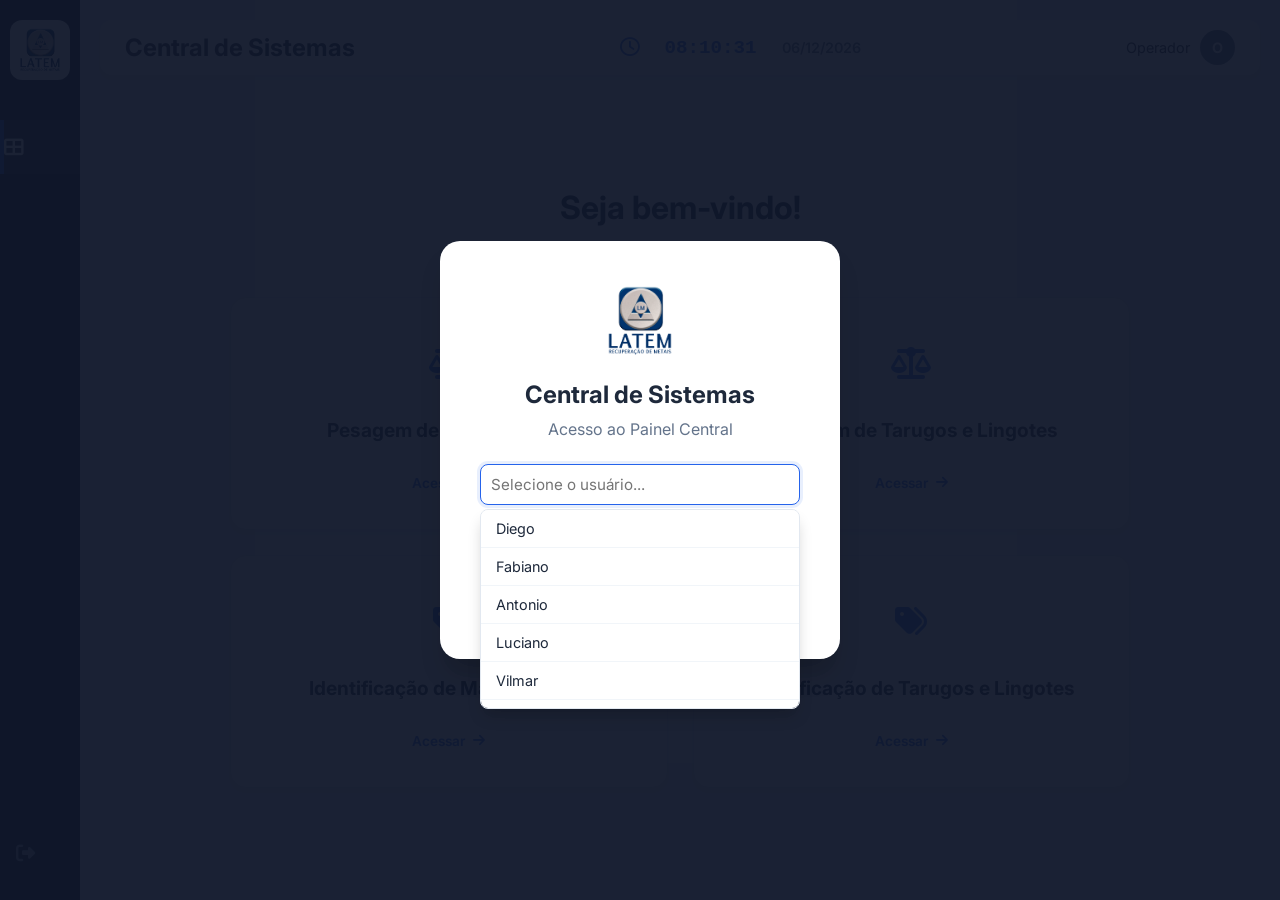
==== commit 233eee41: "Teste" ====
--- a/index.html
+++ b/index.html
@@ -26,7 +26,7 @@
                 <img src="photos/logo-latem.png" alt="Logo Latem" style="max-height:80px;max-width:100%" onerror="this.style.display='none'">
             </div>
             <h2 style="margin-bottom:10px">Central de Sistemas</h2>
-            <p style="color:var(--secondary);margin-bottom:25px">Acesso ao Painel Central (Teste)</p>
+            <p style="color:var(--secondary);margin-bottom:25px">Acesso ao Painel Central</p>
             
             <form id="loginForm">
                 <div class="input-group" style="margin-bottom:10px;">
